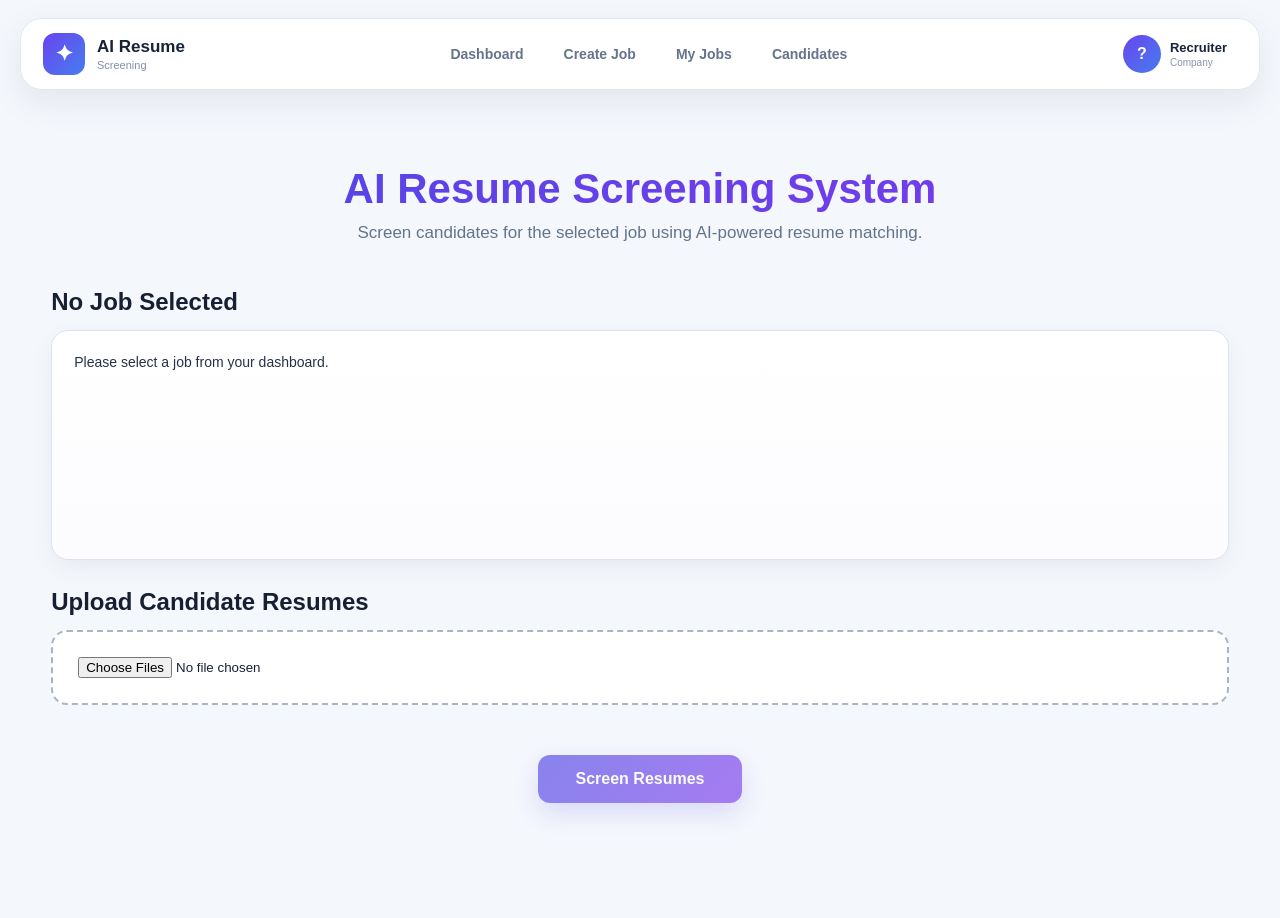
==== frontend/screening.html @ 8fb19568 "Initial commit" ====
<!DOCTYPE html>
<html lang="en">

<head>

    <meta charset="UTF-8">

    <meta
        name="viewport"
        content="width=device-width, initial-scale=1.0"
    >

    <title>Screen Candidates | AI Resume Screening</title>

    <link
        rel="stylesheet"
        href="style.css"
    >

</head>


<body>

    <!-- NAVBAR -->
    <nav class="screening-navbar">

        <div class="nav-brand">
            <div class="brand-icon">✦</div>

            <div>
                <div class="brand-name">AI Resume</div>
                <div class="brand-subtitle">Screening</div>
            </div>
        </div>

        <div class="nav-links">

            <a href="/dashboard.html">
                Dashboard
            </a>

            <a href="/create-job.html">
                Create Job
            </a>

            <a href="/jobs.html">
                My Jobs
            </a>

            <a href="/candidates.html">
                Candidates
            </a>

        </div>

        <div class="nav-profile">

           

            <a
                href="/profile.html"
                class="profile-link">

                <div
                    class="profile-avatar"
                    id="navProfileAvatar">
                    ?
                </div>

                <div class="profile-info">
                    <strong id="navProfileName">
                        Recruiter
                    </strong>

                    <span id="navCompanyName">
                        Company
                    </span>
                </div>

            </a>

        </div>

    </nav>


    <div class="container">

        <h1>AI Resume Screening System</h1>

    <p>
        Screen candidates for the selected job
        using AI-powered resume matching.
    </p>


    <!-- ========================================= -->
    <!-- SELECTED JOB -->
    <!-- ========================================= -->

    <div id="jobInformation">

        <h2 id="jobTitle">
            Loading Job...
        </h2>

        <p id="jobDescription">
            Loading job description...
        </p>

    </div>


    <!-- ========================================= -->
    <!-- UPLOAD RESUMES -->
    <!-- ========================================= -->

    <h2>
        Upload Candidate Resumes
    </h2>


    <input
        type="file"
        id="resumeFiles"
        accept=".pdf"
        multiple
    >


    <br>
    <br>


    <!-- ========================================= -->
    <!-- SCREEN BUTTON -->
    <!-- ========================================= -->

    <button
        id="screenButton"
    >
        Screen Resumes
    </button>


    <!-- ========================================= -->
    <!-- RESULTS -->
    <!-- ========================================= -->

    <div
        id="results"
        class="results-container"
    ></div>


</div>


<script src="screening.js"></script>

</body>

</html>
---- frontend/style.css ----
/* =====================================================
   GLOBAL
===================================================== */

* {
    box-sizing: border-box;
    margin: 0;
    padding: 0;
}

body {
    font-family: "Segoe UI", Arial, sans-serif;
    background: #f4f7fc;
    color: #172033;
    min-height: 100vh;
}

.container {
    width: 92%;
    max-width: 1400px;
    margin: 0 auto;
    padding: 40px 0 70px;
}


/* =====================================================
   HEADER
===================================================== */

h1 {
    text-align: center;
    font-size: 42px;
    font-weight: 800;
    margin-bottom: 10px;
    background: linear-gradient(
        90deg,
        #4f46e5,
        #7c3aed
    );
    background-clip: text;
    -webkit-background-clip: text;
    -webkit-text-fill-color: transparent;
}

.container > p {
    text-align: center;
    color: #64748b;
    font-size: 17px;
    margin-bottom: 45px;
}


/* =====================================================
   SECTION HEADINGS
===================================================== */

h2 {
    font-size: 24px;
    margin: 28px 0 14px;
    color: #172033;
}


/* =====================================================
   JOB DESCRIPTION
===================================================== */

#jobDescription {
    width: 100%;
    min-height: 230px;
    padding: 20px;

    border: 1px solid #d8deeb;
    border-radius: 16px;

    background: white;

    font-size: 15px;
    line-height: 1.6;

    resize: vertical;

    outline: none;

    transition:
        border-color 0.25s ease,
        box-shadow 0.25s ease;
}

#jobDescription:focus {
    border-color: #6366f1;

    box-shadow:
        0 0 0 4px rgba(99, 102, 241, 0.12);
}


/* =====================================================
   FILE UPLOAD
===================================================== */

#resumeFiles {
    width: 100%;
    padding: 25px;

    background: white;

    border: 2px dashed #aab4c7;
    border-radius: 16px;

    cursor: pointer;

    transition:
        border-color 0.25s ease,
        background 0.25s ease;
}

#resumeFiles:hover {
    border-color: #6366f1;
    background: #fafaff;
}


/* =====================================================
   SCREEN BUTTON
===================================================== */

#screenButton {
    display: block;

    margin: 32px auto;

    padding: 15px 38px;

    border: none;
    border-radius: 12px;

    background: linear-gradient(
        135deg,
        #4f46e5,
        #7c3aed
    );

    color: white;

    font-size: 16px;
    font-weight: 700;

    cursor: pointer;

    box-shadow:
        0 10px 25px rgba(79, 70, 229, 0.25);

    transition:
        transform 0.2s ease,
        box-shadow 0.2s ease,
        opacity 0.2s ease;
}

#screenButton:hover {
    transform: translateY(-2px);

    box-shadow:
        0 15px 30px rgba(79, 70, 229, 0.35);
}

#screenButton:active {
    transform: translateY(0);
}

#screenButton:disabled {
    opacity: 0.65;
    cursor: not-allowed;
}


/* =====================================================
   SCORE CARDS
===================================================== */

.score-cards {
    display: grid;

    grid-template-columns:
        repeat(4, 1fr);

    gap: 20px;

    margin: 35px 0 45px;
}

.score-card {
    background: white;

    border-radius: 18px;

    padding: 25px;

    display: flex;
    align-items: center;

    gap: 18px;

    box-shadow:
        0 10px 30px rgba(30, 41, 59, 0.08);

    border: 1px solid #edf0f6;

    transition:
        transform 0.25s ease,
        box-shadow 0.25s ease;
}

.score-card:hover {
    transform: translateY(-5px);

    box-shadow:
        0 18px 35px rgba(30, 41, 59, 0.13);
}

.score-icon {
    width: 58px;
    height: 58px;

    display: flex;
    align-items: center;
    justify-content: center;

    background: #f0efff;

    border-radius: 14px;

    font-size: 28px;
}

.score-card p {
    color: #64748b;
    font-size: 14px;
    margin-bottom: 5px;
}

.score-card h3 {
    font-size: 28px;
    color: #172033;
}


/* =====================================================
   RESULTS HEADER
===================================================== */

.results-container {
    margin-top: 20px;
}

.results-heading {
    font-size: 28px;

    margin-bottom: 20px;

    color: #172033;
}


/* =====================================================
   SEARCH + FILTER
===================================================== */

.results-toolbar {
    display: flex;

    gap: 15px;

    margin-bottom: 25px;
}

#candidateSearch,
#recommendationFilter {
    border: 1px solid #d8deeb;

    background: white;

    border-radius: 12px;

    padding: 13px 16px;

    font-size: 14px;

    outline: none;
}

#candidateSearch {
    flex: 1;
}

#candidateSearch:focus,
#recommendationFilter:focus {
    border-color: #6366f1;

    box-shadow:
        0 0 0 3px rgba(99, 102, 241, 0.1);
}


/* =====================================================
   CANDIDATE CARD
===================================================== */

.candidate-card {
    position: relative;

    background: white;

    border-radius: 20px;

    padding: 28px;

    margin-bottom: 22px;

    border: 1px solid #e8ecf4;

    box-shadow:
        0 10px 30px rgba(30, 41, 59, 0.07);

    overflow: hidden;

    animation:
        candidateFadeIn 0.6s ease forwards;

    opacity: 0;

    transition:
        transform 0.25s ease,
        box-shadow 0.25s ease;
}

.candidate-card:hover {
    transform: translateY(-4px);

    box-shadow:
        0 18px 40px rgba(30, 41, 59, 0.12);
}


/* =====================================================
   FADE IN ANIMATION
===================================================== */

@keyframes candidateFadeIn {

    from {
        opacity: 0;
        transform: translateY(25px);
    }

    to {
        opacity: 1;
        transform: translateY(0);
    }
}


/* =====================================================
   CANDIDATE HEADER
===================================================== */

.candidate-header {
    display: flex;

    justify-content: space-between;
    align-items: flex-start;

    gap: 20px;

    margin-bottom: 25px;
}

.candidate-rank {
    display: inline-flex;

    align-items: center;
    justify-content: center;

    width: 38px;
    height: 38px;

    border-radius: 50%;

    background: #eef2ff;

    color: #4f46e5;

    font-weight: 800;

    margin-bottom: 8px;
}

.candidate-header h3 {
    font-size: 22px;

    color: #172033;
}


/* =====================================================
   RECOMMENDATION BADGES
===================================================== */

.recommendation-badge {
    display: inline-flex;

    align-items: center;

    padding: 8px 15px;

    border-radius: 999px;

    font-size: 13px;

    font-weight: 700;

    white-space: nowrap;
}


/* GREEN */

.badge-recommended {
    color: #15803d;

    background: #dcfce7;

    border: 1px solid #bbf7d0;
}

.badge-recommended::before {
    content: "✓";
    margin-right: 6px;
}


/* YELLOW */

.badge-consider {
    color: #b45309;

    background: #fef3c7;

    border: 1px solid #fde68a;
}

.badge-consider::before {
    content: "●";
    margin-right: 6px;
}


/* RED */

.badge-low {
    color: #dc2626;

    background: #fee2e2;

    border: 1px solid #fecaca;
}

.badge-low::before {
    content: "!";
    margin-right: 6px;
}


/* =====================================================
   SCORE GRID
===================================================== */

.score-grid {
    display: grid;

    grid-template-columns:
        repeat(3, 1fr);

    gap: 15px;

    margin-bottom: 28px;
}

.candidate-score {
    padding: 18px;

    background: #f8fafc;

    border-radius: 14px;

    border: 1px solid #edf0f6;
}

.candidate-score span {
    display: block;

    color: #64748b;

    font-size: 13px;

    margin-bottom: 8px;
}

.candidate-score strong {
    display: block;

    font-size: 24px;

    color: #312e81;
}


/* =====================================================
   SCORE PROGRESS
===================================================== */

.score-progress {
    width: 100%;

    height: 8px;

    margin-top: 10px;

    background: #e8edf5;

    border-radius: 20px;

    overflow: hidden;
}

.score-progress-bar {
    height: 100%;

    border-radius: 20px;

    background: linear-gradient(
        90deg,
        #6366f1,
        #8b5cf6
    );

    width: 0;

    animation:
        progressAnimation 1s ease forwards;
}

@keyframes progressAnimation {

    from {
        width: 0;
    }

}


/* =====================================================
   SKILLS
===================================================== */

.skills-section {
    margin-top: 20px;
}

.skills-section h4 {
    font-size: 14px;

    color: #334155;

    margin-bottom: 12px;
}

.skills-list {
    display: flex;

    flex-wrap: wrap;

    gap: 8px;
}

.skill {
    display: inline-flex;

    align-items: center;

    padding: 7px 11px;

    border-radius: 8px;

    font-size: 12px;

    font-weight: 600;
}


/* MATCHED */

.skill.matched {
    color: #166534;

    background: #dcfce7;

    border: 1px solid #bbf7d0;
}

.skill.matched::before {
    content: "✓";

    margin-right: 5px;
}


/* MISSING */

.skill.missing {
    color: #b91c1c;

    background: #fee2e2;

    border: 1px solid #fecaca;
}

.skill.missing::before {
    content: "×";

    margin-right: 5px;
}


/* NONE */

.no-skills {
    color: #94a3b8;

    font-size: 13px;
}


/* =====================================================
   NO RESULTS
===================================================== */

.no-results {
    text-align: center;

    background: white;

    border-radius: 16px;

    padding: 40px;

    color: #64748b;

    border: 1px solid #e8ecf4;
}


/* =====================================================
   MOBILE RESPONSIVE
===================================================== */

@media (max-width: 1000px) {

    .score-cards {
        grid-template-columns:
            repeat(2, 1fr);
    }

}


@media (max-width: 700px) {

    .container {
        width: 94%;

        padding-top: 25px;
    }


    h1 {
        font-size: 30px;
    }


    .container > p {
        font-size: 14px;

        margin-bottom: 30px;
    }


    h2 {
        font-size: 20px;
    }


    .score-cards {
        grid-template-columns: 1fr;

        gap: 14px;
    }


    .score-card {
        padding: 20px;
    }


    .candidate-header {
        flex-direction: column;
    }


    .recommendation-badge {
        align-self: flex-start;
    }


    .score-grid {
        grid-template-columns: 1fr;
    }


    .results-toolbar {
        flex-direction: column;
    }


    #candidateSearch,
    #recommendationFilter {
        width: 100%;
    }


    .candidate-card {
        padding: 20px;
    }

}


@media (max-width: 450px) {

    h1 {
        font-size: 26px;
    }


    #screenButton {
        width: 100%;
    }


    #jobDescription {
        min-height: 200px;
    }


    .candidate-header h3 {
        font-size: 19px;
    }


    .candidate-score strong {
        font-size: 21px;
    }

}
/* =========================================
   PREMIUM JOB DESCRIPTION + UPLOAD SECTIONS
   ========================================= */

.section-block {
    margin-top: 32px;
}


/* ---------- SECTION HEADER ---------- */

.section-title {
    display: flex;
    align-items: center;
    gap: 14px;
    margin-bottom: 14px;
}

.section-icon {
    width: 46px;
    height: 46px;

    display: flex;
    align-items: center;
    justify-content: center;

    border-radius: 14px;

    background: linear-gradient(
        135deg,
        #eef2ff,
        #e9e3ff
    );

    font-size: 21px;

    box-shadow:
        0 8px 20px rgba(79, 70, 229, 0.12);

    border: 1px solid rgba(99, 102, 241, 0.12);
}

.section-title h2 {
    margin: 0;

    font-size: 21px;

    font-weight: 750;

    color: #182033;

    letter-spacing: -0.3px;
}

.section-title p {
    margin: 4px 0 0;

    font-size: 12px;

    color: #7b8498;
}


/* =========================================
   JOB DESCRIPTION
   ========================================= */

#jobDescription {
    width: 100%;

    min-height: 230px;

    box-sizing: border-box;

    padding: 20px 22px;

    border-radius: 17px;

    border: 1px solid #dce2ef;

    background:
        linear-gradient(
            180deg,
            #ffffff 0%,
            #fcfcff 100%
        );

    color: #263247;

    font-size: 14px;

    line-height: 1.65;

    outline: none;

    resize: vertical;

    box-shadow:
        0 8px 25px rgba(15, 23, 42, 0.055);

    transition:
        border-color 0.25s ease,
        box-shadow 0.25s ease,
        transform 0.25s ease;
}

#jobDescription::placeholder {
    color: #9aa3b5;
}

#jobDescription:hover {
    border-color: #c5cce0;

    box-shadow:
        0 10px 28px rgba(15, 23, 42, 0.07);
}

#jobDescription:focus {
    border-color: #6d5dfc;

    box-shadow:
        0 0 0 4px rgba(99, 102, 241, 0.10),
        0 12px 30px rgba(15, 23, 42, 0.08);

    transform: translateY(-1px);
}


/* =========================================
   RESUME UPLOAD
   ========================================= */

.resume-upload-box {
    position: relative;

    width: 100%;

    min-height: 205px;

    box-sizing: border-box;

    display: flex;

    flex-direction: column;

    align-items: center;

    justify-content: center;

    text-align: center;

    padding: 30px;

    border-radius: 18px;

    border: 2px dashed #c8cfdf;

    background:
        radial-gradient(
            circle at center,
            rgba(99, 102, 241, 0.035),
            transparent 65%
        ),
        #ffffff;

    cursor: pointer;

    overflow: hidden;

    transition:
        border-color 0.3s ease,
        background 0.3s ease,
        transform 0.3s ease,
        box-shadow 0.3s ease;
}


/* Decorative glow */

.resume-upload-box::before {
    content: "";

    position: absolute;

    width: 180px;
    height: 180px;

    border-radius: 50%;

    background:
        rgba(99, 102, 241, 0.06);

    top: -100px;
    right: -70px;

    pointer-events: none;
}

.resume-upload-box::after {
    content: "";

    position: absolute;

    width: 140px;
    height: 140px;

    border-radius: 50%;

    background:
        rgba(139, 92, 246, 0.045);

    bottom: -90px;
    left: -60px;

    pointer-events: none;
}


/* Hover */

.resume-upload-box:hover {
    border-color: #6658e8;

    background:
        radial-gradient(
            circle at center,
            rgba(99, 102, 241, 0.055),
            #ffffff 70%
        );

    transform: translateY(-3px);

    box-shadow:
        0 14px 35px rgba(79, 70, 229, 0.10);
}


/* =========================================
   UPLOAD ICON
   ========================================= */

.upload-symbol {
    width: 58px;
    height: 58px;

    display: flex;

    align-items: center;
    justify-content: center;

    margin-bottom: 12px;

    border-radius: 17px;

    background:
        linear-gradient(
            135deg,
            #eeeeff,
            #e7e1ff
        );

    color: #5846dc;

    font-size: 27px;

    font-weight: 800;

    border: 1px solid rgba(99, 102, 241, 0.12);

    box-shadow:
        0 8px 18px rgba(79, 70, 229, 0.12);

    transition:
        transform 0.3s ease,
        box-shadow 0.3s ease;
}

.resume-upload-box:hover .upload-symbol {
    transform:
        translateY(-5px)
        scale(1.04);

    box-shadow:
        0 12px 24px rgba(79, 70, 229, 0.18);
}


/* =========================================
   UPLOAD TEXT
   ========================================= */

.resume-upload-box h3 {
    margin: 0;

    color: #202a3d;

    font-size: 17px;

    font-weight: 750;
}

.resume-upload-box p {
    margin: 6px 0 15px;

    color: #7b8498;

    font-size: 12px;
}


/* =========================================
   CHOOSE FILE BUTTON
   ========================================= */

.upload-action {
    display: inline-flex;

    align-items: center;

    justify-content: center;

    padding: 9px 18px;

    border-radius: 10px;

    background:
        linear-gradient(
            135deg,
            #5b4ce8,
            #704ee8
        );

    color: white;

    font-size: 12px;

    font-weight: 700;

    box-shadow:
        0 7px 18px rgba(79, 70, 229, 0.20);

    transition:
        transform 0.2s ease,
        box-shadow 0.2s ease;
}

.resume-upload-box:hover .upload-action {
    transform: translateY(-2px);

    box-shadow:
        0 10px 23px rgba(79, 70, 229, 0.28);
}


/* =========================================
   FILE INFORMATION
   ========================================= */

.file-info {
    margin-top: 10px;

    color: #737d91;

    font-size: 11px;

    font-weight: 600;
}


/* =========================================
   MOBILE
   ========================================= */

@media (max-width: 768px) {

    .section-block {
        margin-top: 25px;
    }

    .section-icon {
        width: 42px;
        height: 42px;

        font-size: 19px;
    }

    .section-title h2 {
        font-size: 19px;
    }

    #jobDescription {
        min-height: 200px;

        padding: 16px;

        font-size: 13px;
    }

    .resume-upload-box {
        min-height: 190px;

        padding: 22px;
    }

    .upload-symbol {
        width: 52px;
        height: 52px;

        font-size: 24px;
    }

}
/* =========================================================
   SCREENING RESULT SECTION
   ========================================================= */

.results-section {
    margin-top: 45px;
    padding-bottom: 60px;
}


/* =========================================================
   RESULTS HEADING
   ========================================================= */

.results-heading {
    display: flex;
    align-items: flex-end;
    justify-content: space-between;
    gap: 20px;
    margin-bottom: 22px;
}


.section-label {
    display: inline-block;

    color: #6c45ed;

    font-size: 11px;
    font-weight: 800;

    letter-spacing: 1.8px;

    margin-bottom: 7px;
}


.results-heading h2 {
    margin: 0;

    color: #172033;

    font-size: 30px;
    font-weight: 800;
}


.results-heading p {
    margin: 7px 0 0;

    color: #6b7890;

    font-size: 14px;
}


.results-count {
    padding: 10px 16px;

    border-radius: 999px;

    background: rgba(108, 69, 237, 0.10);

    color: #6c45ed;

    font-size: 13px;
    font-weight: 800;

    white-space: nowrap;
}


/* =========================================================
   RESULTS CONTAINER
   ========================================================= */

.results-container {
    display: flex;

    flex-direction: column;

    gap: 18px;
}


/* =========================================================
   CANDIDATE CARD
   ========================================================= */

.candidate-card {
    position: relative;

    background: #ffffff;

    border: 1px solid #e1e7f1;

    border-radius: 24px;

    padding: 25px;

    box-shadow:
        0 12px 35px rgba(
            30,
            45,
            75,
            0.07
        );

    transition:
        transform 0.25s ease,
        box-shadow 0.25s ease,
        border-color 0.25s ease;

    overflow: hidden;
}


.candidate-card::before {
    content: "";

    position: absolute;

    left: 0;
    top: 0;
    bottom: 0;

    width: 4px;

    background:
        linear-gradient(
            180deg,
            #713bf1,
            #4384ef
        );
}


.candidate-card:hover {
    transform: translateY(-4px);

    border-color:
        rgba(
            108,
            69,
            237,
            0.28
        );

    box-shadow:
        0 18px 45px rgba(
            30,
            45,
            75,
            0.12
        );
}


/* =========================================================
   TOP AREA
   ========================================================= */

.candidate-top {
    display: flex;

    align-items: flex-start;

    justify-content: space-between;

    gap: 20px;

    margin-bottom: 23px;
}


.candidate-main {
    display: flex;

    align-items: center;

    gap: 15px;
}


.candidate-avatar {
    width: 54px;
    height: 54px;

    flex-shrink: 0;

    display: flex;

    align-items: center;
    justify-content: center;

    border-radius: 16px;

    background:
        linear-gradient(
            135deg,
            #713bf1,
            #4384ef
        );

    color: white;

    font-size: 20px;

    font-weight: 900;

    box-shadow:
        0 8px 20px rgba(
            108,
            69,
            237,
            0.25
        );
}


.candidate-name {
    margin: 0;

    color: #172033;

    font-size: 18px;

    font-weight: 800;
}


.candidate-rank {
    margin-top: 5px;

    color: #7a879d;

    font-size: 12px;

    font-weight: 600;
}


/* =========================================================
   STATUS BADGES
   ========================================================= */

.match-status {
    padding: 8px 13px;

    border-radius: 999px;

    font-size: 11px;

    font-weight: 800;

    white-space: nowrap;
}


.status-recommended {
    color: #10895a;

    background: #e7f8ef;
}


.status-consider {
    color: #a86d00;

    background: #fff4d8;
}


.status-low {
    color: #d13e4c;

    background: #ffeaed;
}


/* =========================================================
   SCORE GRID
   ========================================================= */

.score-grid {
    display: grid;

    grid-template-columns:
        repeat(
            3,
            minmax(
                0,
                1fr
            )
        );

    gap: 14px;

    margin-bottom: 20px;
}


.score-card {
    padding: 17px;

    background: #f8f9fd;

    border:
        1px solid #e6eaf2;

    border-radius: 17px;
}


.score-card-top {
    display: flex;

    align-items: center;

    justify-content: space-between;

    gap: 10px;
}


.score-title {
    color: #68758b;

    font-size: 12px;

    font-weight: 600;
}


.score-value {
    color: #172033;

    font-size: 21px;

    font-weight: 900;
}


/* =========================================================
   SCORE PROGRESS BAR
   ========================================================= */

.score-bar {
    width: 100%;

    height: 7px;

    margin-top: 11px;

    overflow: hidden;

    border-radius: 999px;

    background: #e4e8f0;
}


.score-progress {
    height: 100%;

    width: 0%;

    border-radius: inherit;

    background:
        linear-gradient(
            90deg,
            #713bf1,
            #4384ef
        );

    transition:
        width 0.8s ease;
}


/* =========================================================
   SKILLS
   ========================================================= */

.skills-grid {
    display: grid;

    grid-template-columns:
        repeat(
            2,
            minmax(
                0,
                1fr
            )
        );

    gap: 14px;
}


.skills-box {
    padding: 17px;

    border:
        1px solid #e5e9f1;

    border-radius: 17px;

    background: #fafbfe;
}


.skills-title {
    display: flex;

    align-items: center;

    gap: 7px;

    margin-bottom: 12px;

    font-size: 11px;

    font-weight: 800;

    letter-spacing: 0.8px;

    text-transform: uppercase;
}


.matched-title {
    color: #119261;
}


.missing-title {
    color: #d74755;
}


/* =========================================================
   SKILL CHIPS
   ========================================================= */

.skill-chips {
    display: flex;

    flex-wrap: wrap;

    gap: 7px;
}


.skill-chip {
    display: inline-flex;

    align-items: center;

    padding:
        6px 9px;

    border-radius: 8px;

    font-size: 11px;

    font-weight: 700;
}


.matched-chip {
    color: #11885a;

    background: #e7f8ef;

    border:
        1px solid #c8efdc;
}


.missing-chip {
    color: #d04452;

    background: #ffebee;

    border:
        1px solid #ffd1d7;
}


/* =========================================================
   EMPTY SKILLS
   ========================================================= */

.no-skills {
    color: #98a2b3;

    font-size: 12px;

    font-style: italic;
}


/* =========================================================
   DARK MODE
   ========================================================= */

body.dark-mode .candidate-card {
    background: #111522;

    border-color: #272d40;

    box-shadow:
        0 15px 45px
        rgba(
            0,
            0,
            0,
            0.28
        );
}


body.dark-mode .candidate-name,
body.dark-mode .score-value,
body.dark-mode .results-heading h2 {
    color: #f5f7ff;
}


body.dark-mode .score-card,
body.dark-mode .skills-box {
    background: #171b2a;

    border-color: #292f42;
}


body.dark-mode .score-bar {
    background: #292f42;
}


body.dark-mode .results-heading p,
body.dark-mode .candidate-rank,
body.dark-mode .score-title {
    color: #9ca7bb;
}


/* =========================================================
   RESPONSIVE
   ========================================================= */

@media (max-width: 800px) {

    .results-heading {
        align-items: flex-start;

        flex-direction: column;
    }


    .score-grid {
        grid-template-columns: 1fr;
    }


    .skills-grid {
        grid-template-columns: 1fr;
    }


    .candidate-top {
        flex-direction: column;
    }

}
/* =========================================================
   BEAUTIFUL AI SCREENING RESULT CARDS
   ========================================================= */

.results-header {
    display: flex;
    align-items: center;
    justify-content: space-between;
    margin: 35px 0 20px;
}

.results-label {
    display: inline-block;
    color: #7047e8;
    font-size: 11px;
    font-weight: 800;
    letter-spacing: 2px;
    margin-bottom: 6px;
}

.results-header h2 {
    margin: 0;
    color: #172033;
    font-size: 28px;
    font-weight: 800;
}

.results-header p {
    margin: 6px 0 0;
    color: #7d899d;
    font-size: 14px;
}

.results-count {
    padding: 10px 16px;
    border-radius: 999px;
    background: #eee9ff;
    color: #6840df;
    font-size: 12px;
    font-weight: 800;
}


/* =========================================================
   CANDIDATE CARD
   ========================================================= */

.candidate-card {
    position: relative;

    background: #ffffff;

    border: 1px solid #e1e6f0;

    border-radius: 22px;

    padding: 28px;

    margin-bottom: 22px;

    overflow: hidden;

    box-shadow:
        0 10px 35px rgba(32, 45, 75, 0.08);

    transition:
        transform 0.25s ease,
        box-shadow 0.25s ease,
        border-color 0.25s ease;
}

.candidate-card::before {
    content: "";

    position: absolute;

    left: 0;
    top: 0;
    bottom: 0;

    width: 5px;

    background:
        linear-gradient(
            180deg,
            #713bf1,
            #4285f4
        );
}

.candidate-card:hover {
    transform: translateY(-4px);

    border-color: #cfc4ff;

    box-shadow:
        0 18px 45px rgba(32, 45, 75, 0.13);
}


/* =========================================================
   CANDIDATE HEADER
   ========================================================= */

.candidate-header {
    display: flex;

    align-items: flex-start;

    justify-content: space-between;

    gap: 20px;

    margin-bottom: 24px;
}

.candidate-identity {
    display: flex;

    align-items: center;

    gap: 15px;
}

.candidate-avatar {
    width: 56px;
    height: 56px;

    flex-shrink: 0;

    display: flex;

    align-items: center;
    justify-content: center;

    border-radius: 17px;

    color: #ffffff;

    font-size: 20px;

    font-weight: 900;

    background:
        linear-gradient(
            135deg,
            #713bf1,
            #4285f4
        );

    box-shadow:
        0 8px 20px rgba(108, 63, 240, 0.25);
}

.candidate-rank {
    color: #7047e8;

    font-size: 10px;

    font-weight: 900;

    letter-spacing: 1.5px;

    margin-bottom: 4px;
}

.candidate-identity h3 {
    margin: 0;

    color: #172033;

    font-size: 19px;

    font-weight: 800;
}

.candidate-subtitle {
    margin: 4px 0 0;

    color: #8b96a8;

    font-size: 12px;
}


/* =========================================================
   RECOMMENDATION BADGE
   ========================================================= */

.recommendation-badge {
    padding: 8px 14px;

    border-radius: 999px;

    font-size: 11px;

    font-weight: 800;

    white-space: nowrap;
}

.badge-recommended {
    color: #087c4d;

    background: #e3f8ed;
}

.badge-consider {
    color: #a76a00;

    background: #fff3d6;
}

.badge-low {
    color: #c83d4d;

    background: #ffe9ec;
}


/* =========================================================
   SCORE GRID
   ========================================================= */

.candidate-score-grid {
    display: grid;

    grid-template-columns:
        repeat(3, 1fr);

    gap: 15px;

    margin-bottom: 20px;
}

.candidate-score {
    padding: 18px;

    border: 1px solid #e4e8f0;

    border-radius: 17px;

    background: #f9faff;
}

.overall-score-card {
    background:
        linear-gradient(
            135deg,
            #f5f0ff,
            #f8faff
        );

    border-color: #ddd3ff;
}

.score-icon {
    width: 35px;
    height: 35px;

    display: flex;

    align-items: center;
    justify-content: center;

    margin-bottom: 11px;

    border-radius: 10px;

    color: #6941df;

    background: #ece7ff;

    font-size: 16px;

    font-weight: 900;
}

.score-content {
    display: flex;

    align-items: center;

    justify-content: space-between;

    gap: 10px;
}

.score-content span {
    color: #68758a;

    font-size: 12px;

    font-weight: 600;
}

.score-content strong {
    color: #172033;

    font-size: 18px;

    font-weight: 900;
}


/* =========================================================
   SCORE PROGRESS
   ========================================================= */

.score-progress {
    width: 100%;

    height: 7px;

    margin-top: 13px;

    border-radius: 999px;

    background: #e3e7ef;

    overflow: hidden;
}

.score-progress-bar {
    height: 100%;

    border-radius: 999px;

    background:
        linear-gradient(
            90deg,
            #713bf1,
            #4285f4
        );

    transition: width 0.7s ease;
}


/* =========================================================
   SKILLS
   ========================================================= */

.skills-grid {
    display: grid;

    grid-template-columns:
        repeat(2, 1fr);

    gap: 15px;
}

.skills-section {
    padding: 18px;

    border-radius: 17px;

    border: 1px solid #e4e8f0;

    background: #fafbfe;
}

.matched-section {
    background: #f7fdf9;

    border-color: #ccebd9;
}

.missing-section {
    background: #fff9fa;

    border-color: #ffd4d9;
}

.skills-section-header {
    display: flex;

    align-items: center;

    gap: 10px;

    margin-bottom: 14px;
}

.skills-section-icon {
    width: 32px;
    height: 32px;

    display: flex;

    align-items: center;
    justify-content: center;

    border-radius: 9px;

    font-weight: 900;
}

.matched-icon {
    color: #07834e;

    background: #def6e8;
}

.missing-icon {
    color: #d23e4d;

    background: #ffe1e6;
}

.skills-section-header h4 {
    margin: 0;

    color: #263249;

    font-size: 13px;

    font-weight: 800;
}

.skills-section-header span {
    display: block;

    margin-top: 3px;

    color: #8b96a8;

    font-size: 10px;
}


/* =========================================================
   SKILL CHIPS
   ========================================================= */

.skills-list {
    display: flex;

    flex-wrap: wrap;

    gap: 7px;
}

.skill-chip {
    display: inline-flex;

    align-items: center;

    gap: 5px;

    padding: 7px 10px;

    border-radius: 9px;

    font-size: 11px;

    font-weight: 700;
}

.matched-chip {
    color: #087d4d;

    background: #e1f7ea;

    border: 1px solid #c7ecd7;
}

.missing-chip {
    color: #c33c4b;

    background: #ffe8eb;

    border: 1px solid #ffd0d5;
}

.no-skills {
    color: #929baa;

    font-size: 11px;

    font-style: italic;
}


/* =========================================================
   CARD FOOTER
   ========================================================= */

.candidate-footer {
    display: flex;

    align-items: center;

    justify-content: space-between;

    margin-top: 18px;

    padding-top: 15px;

    border-top: 1px solid #edf0f5;

    color: #8b96a8;

    font-size: 10px;

    font-weight: 600;
}


/* =========================================================
   EMPTY RESULTS
   ========================================================= */

.empty-results {
    text-align: center;

    padding: 60px 20px;

    background: #ffffff;

    border: 1px dashed #d8deea;

    border-radius: 22px;
}

.empty-icon {
    width: 55px;
    height: 55px;

    display: flex;

    align-items: center;
    justify-content: center;

    margin: 0 auto 15px;

    border-radius: 16px;

    background: #eee9ff;

    color: #7047e8;

    font-size: 24px;
}

.empty-results h3 {
    margin: 0;

    color: #172033;

    font-size: 20px;
}

.empty-results p {
    margin-top: 7px;

    color: #8b96a8;

    font-size: 13px;
}


/* =========================================================
   MOBILE
   ========================================================= */

@media (max-width: 850px) {

    .candidate-score-grid {
        grid-template-columns: 1fr;
    }

    .skills-grid {
        grid-template-columns: 1fr;
    }

    .candidate-header {
        flex-direction: column;
    }

    .recommendation-badge {
        align-self: flex-start;
    }

    .results-header {
        flex-direction: column;

        align-items: flex-start;

        gap: 12px;
    }
}
/* =====================================================
   SCREENING NAVBAR
   ===================================================== */

.screening-navbar {
    width: min(1240px, calc(100% - 40px));
    margin: 18px auto 35px;

    min-height: 72px;

    display: flex;
    align-items: center;
    justify-content: space-between;

    padding: 0 22px;

    background: rgba(255, 255, 255, 0.96);

    border: 1px solid #e2e7f2;
    border-radius: 22px;

    box-shadow:
        0 12px 35px rgba(31, 41, 55, 0.08);

    box-sizing: border-box;
}


/* BRAND */

.nav-brand {
    display: flex;
    align-items: center;
    gap: 12px;

    text-decoration: none;
}

.brand-icon {
    width: 42px;
    height: 42px;

    display: flex;
    align-items: center;
    justify-content: center;

    border-radius: 12px;

    background: linear-gradient(
        135deg,
        #6845ed,
        #477df0
    );

    color: white;

    font-size: 22px;
    font-weight: 700;
}

.brand-name {
    color: #182238;

    font-size: 17px;
    font-weight: 800;
}

.brand-subtitle {
    color: #8290a8;

    font-size: 11px;
    margin-top: 2px;
}


/* NAV LINKS */

.nav-links {
    display: flex;
    align-items: center;
    gap: 8px;
}

.nav-links a {
    padding: 11px 16px;

    border-radius: 12px;

    color: #66738c;

    text-decoration: none;

    font-size: 14px;
    font-weight: 600;

    transition: 0.2s ease;
}

.nav-links a:hover {
    color: #5d43df;

    background: #f0edff;
}


/* RIGHT SIDE */

.nav-profile {
    display: flex;
    align-items: center;
    gap: 12px;
}

.theme-btn {
    width: 42px;
    height: 42px;

    border-radius: 50%;

    border: 1px solid #e1e6ef;

    background: white;

    cursor: pointer;

    font-size: 18px;

    color: #536079;
}


/* PROFILE */

.profile-link {
    display: flex;
    align-items: center;
    gap: 9px;

    text-decoration: none;

    padding: 6px 10px;

    border-radius: 15px;

    transition: 0.2s ease;
}

.profile-link:hover {
    background: #f3f1ff;
}

.profile-avatar {
    width: 38px;
    height: 38px;

    border-radius: 50%;

    display: flex;
    align-items: center;
    justify-content: center;

    background: linear-gradient(
        135deg,
        #6845ed,
        #477df0
    );

    color: white;

    font-weight: 700;

    overflow: hidden;
}

.profile-avatar img {
    width: 100%;
    height: 100%;

    object-fit: cover;
}

.profile-info {
    display: flex;
    flex-direction: column;
}

.profile-info strong {
    color: #182238;

    font-size: 13px;
}

.profile-info span {
    color: #8994a8;

    font-size: 10px;

    margin-top: 2px;
}


/* MOBILE */

@media (max-width: 900px) {

    .screening-navbar {
        width: calc(100% - 24px);

        padding: 12px 15px;

        flex-wrap: wrap;

        gap: 12px;
    }

    .nav-links {
        order: 3;

        width: 100%;

        justify-content: center;

        overflow-x: auto;
    }

    .nav-profile {
        margin-left: auto;
    }

}

@media (max-width: 600px) {

    .profile-info {
        display: none;
    }

    .nav-links a {
        padding: 9px 10px;

        font-size: 12px;
    }

    .brand-name {
        font-size: 15px;
    }

}
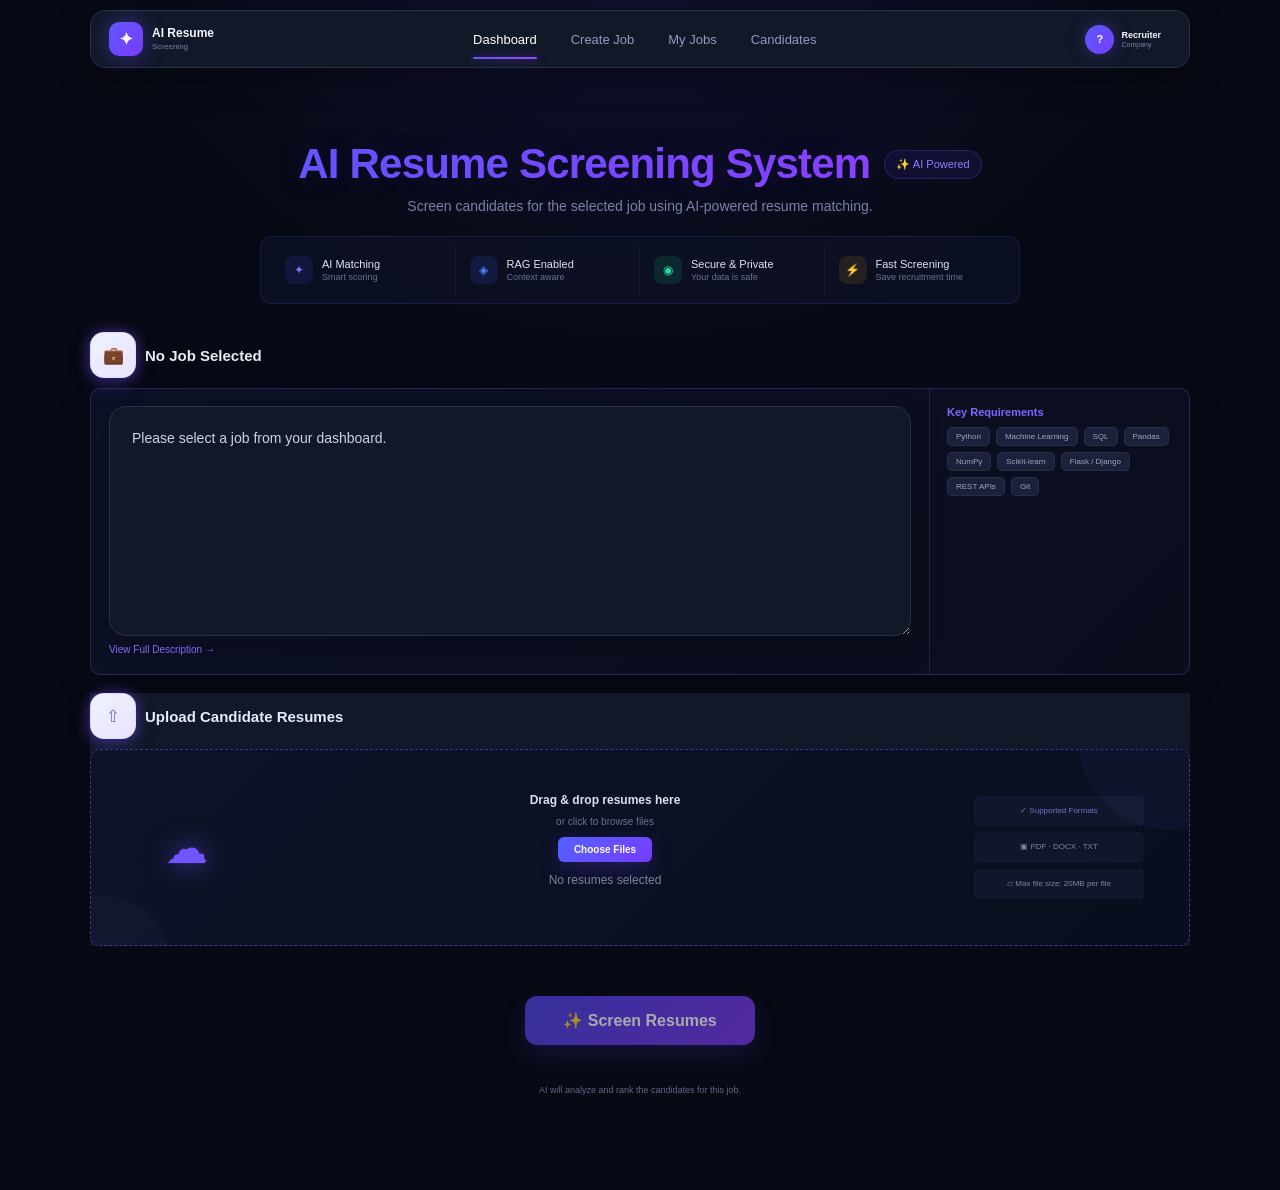
==== commit b3787b62: "Add personalized interview question generation" ====
--- a/frontend/screening.html
+++ b/frontend/screening.html
@@ -10,7 +10,7 @@
         content="width=device-width, initial-scale=1.0"
     >
 
-    <title>Screen Candidates | AI Resume Screening</title>
+    <title>AI Resume Screening</title>
 
     <link
         rel="stylesheet"
@@ -22,17 +22,30 @@
 
 <body>
 
-    <!-- NAVBAR -->
+    <!-- =====================================================
+         NAVBAR
+    ====================================================== -->
+
     <nav class="screening-navbar">
 
         <div class="nav-brand">
-            <div class="brand-icon">✦</div>
+
+            <div class="brand-icon">
+                ✦
+            </div>
 
             <div>
-                <div class="brand-name">AI Resume</div>
-                <div class="brand-subtitle">Screening</div>
-            </div>
+                <div class="brand-name">
+                    AI Resume
+                </div>
+
+                <div class="brand-subtitle">
+                    Screening
+                </div>
+            </div>
+
         </div>
+
 
         <div class="nav-links">
 
@@ -54,21 +67,23 @@
 
         </div>
 
+
         <div class="nav-profile">
-
-           
 
             <a
                 href="/profile.html"
-                class="profile-link">
+                class="profile-link"
+            >
 
                 <div
                     class="profile-avatar"
-                    id="navProfileAvatar">
+                    id="navProfileAvatar"
+                >
                     ?
                 </div>
 
                 <div class="profile-info">
+
                     <strong id="navProfileName">
                         Recruiter
                     </strong>
@@ -76,6 +91,7 @@
                     <span id="navCompanyName">
                         Company
                     </span>
+
                 </div>
 
             </a>
@@ -85,79 +101,339 @@
     </nav>
 
 
-    <div class="container">
-
-        <h1>AI Resume Screening System</h1>
-
-    <p>
-        Screen candidates for the selected job
-        using AI-powered resume matching.
-    </p>
-
-
-    <!-- ========================================= -->
-    <!-- SELECTED JOB -->
-    <!-- ========================================= -->
-
-    <div id="jobInformation">
-
-        <h2 id="jobTitle">
-            Loading Job...
-        </h2>
-
-        <p id="jobDescription">
-            Loading job description...
-        </p>
-
-    </div>
-
-
-    <!-- ========================================= -->
-    <!-- UPLOAD RESUMES -->
-    <!-- ========================================= -->
-
-    <h2>
-        Upload Candidate Resumes
-    </h2>
-
-
-    <input
-        type="file"
-        id="resumeFiles"
-        accept=".pdf"
-        multiple
-    >
-
-
-    <br>
-    <br>
-
-
-    <!-- ========================================= -->
-    <!-- SCREEN BUTTON -->
-    <!-- ========================================= -->
-
-    <button
-        id="screenButton"
-    >
-        Screen Resumes
-    </button>
-
-
-    <!-- ========================================= -->
-    <!-- RESULTS -->
-    <!-- ========================================= -->
-
-    <div
-        id="results"
-        class="results-container"
-    ></div>
-
-
-</div>
-
-
-<script src="screening.js"></script>
+    <!-- =====================================================
+         MAIN CONTAINER
+    ====================================================== -->
+
+    <main class="screening-container">
+
+
+        <!-- =================================================
+             HERO
+        ================================================== -->
+
+        <section class="screening-hero">
+
+            <div class="hero-title-row">
+
+                <h1>
+                    AI Resume Screening System
+                </h1>
+
+                <span class="ai-powered-badge">
+                    ✨ AI Powered
+                </span>
+
+            </div>
+
+            <p>
+                Screen candidates for the selected job
+                using AI-powered resume matching.
+            </p>
+
+        </section>
+
+
+        <!-- =================================================
+             FEATURE STRIP
+        ================================================== -->
+
+        <section class="screening-features">
+
+            <div class="feature-item">
+
+                <div class="feature-icon">
+                    ✦
+                </div>
+
+                <div>
+                    <strong>
+                        AI Matching
+                    </strong>
+
+                    <span>
+                        Smart scoring
+                    </span>
+                </div>
+
+            </div>
+
+
+            <div class="feature-item">
+
+                <div class="feature-icon">
+                    ◈
+                </div>
+
+                <div>
+                    <strong>
+                        RAG Enabled
+                    </strong>
+
+                    <span>
+                        Context aware
+                    </span>
+                </div>
+
+            </div>
+
+
+            <div class="feature-item">
+
+                <div class="feature-icon">
+                    ◉
+                </div>
+
+                <div>
+                    <strong>
+                        Secure & Private
+                    </strong>
+
+                    <span>
+                        Your data is safe
+                    </span>
+                </div>
+
+            </div>
+
+
+            <div class="feature-item">
+
+                <div class="feature-icon">
+                    ⚡
+                </div>
+
+                <div>
+                    <strong>
+                        Fast Screening
+                    </strong>
+
+                    <span>
+                        Save recruitment time
+                    </span>
+                </div>
+
+            </div>
+
+        </section>
+
+
+        <!-- =================================================
+             SELECTED JOB
+        ================================================== -->
+
+        <section class="job-section">
+
+            <div class="section-heading">
+
+                <span class="section-icon">
+                    💼
+                </span>
+
+                <h2 id="jobTitle">
+                    Loading Job...
+                </h2>
+
+            </div>
+
+
+            <div class="job-card">
+
+
+                <!-- JOB DESCRIPTION -->
+
+                <div class="job-description-area">
+
+                    <p id="jobDescription">
+                        Loading job description...
+                    </p>
+
+
+                    <button
+                        type="button"
+                        class="description-link"
+                    >
+                        View Full Description →
+                    </button>
+
+                </div>
+
+
+                <!-- KEY REQUIREMENTS -->
+
+                <div class="requirements-area">
+
+                    <h3>
+                        Key Requirements
+                    </h3>
+
+
+                    <div class="requirement-tags">
+
+                        <span>
+                            Python
+                        </span>
+
+                        <span>
+                            Machine Learning
+                        </span>
+
+                        <span>
+                            SQL
+                        </span>
+
+                        <span>
+                            Pandas
+                        </span>
+
+                        <span>
+                            NumPy
+                        </span>
+
+                        <span>
+                            Scikit-learn
+                        </span>
+
+                        <span>
+                            Flask / Django
+                        </span>
+
+                        <span>
+                            REST APIs
+                        </span>
+
+                        <span>
+                            Git
+                        </span>
+
+                    </div>
+
+                </div>
+
+            </div>
+
+        </section>
+
+
+        <!-- =================================================
+             UPLOAD RESUMES
+        ================================================== -->
+
+        <section class="upload-section">
+
+            <div class="section-heading">
+
+                <span class="section-icon">
+                    ⇧
+                </span>
+
+                <h2>
+                    Upload Candidate Resumes
+                </h2>
+
+            </div>
+
+
+            <div class="resume-upload-box">
+
+
+                <div class="upload-visual">
+
+                    <div class="upload-cloud">
+                        ☁
+                    </div>
+
+                </div>
+
+
+                <div class="upload-main">
+
+                    <strong>
+                        Drag & drop resumes here
+                    </strong>
+
+                    <span>
+                        or click to browse files
+                    </span>
+
+
+                    <label
+                        for="resumeFiles"
+                        class="choose-files-button"
+                    >
+                        Choose Files
+                    </label>
+
+
+                    <input
+                        type="file"
+                        id="resumeFiles"
+                        accept=".pdf"
+                        multiple
+                    >
+                    <p id="fileCount" class="upload-file-count">
+    No resumes selected
+</p>
+
+                </div>
+
+
+                <div class="upload-info">
+
+                    <div>
+                        ✓ Supported Formats
+                    </div>
+
+                    <div>
+                        ▣ PDF · DOCX · TXT
+                    </div>
+
+                    <div>
+                        ▱ Max file size: 20MB per file
+                    </div>
+
+                </div>
+
+            </div>
+
+        </section>
+
+
+        <!-- =================================================
+             SCREEN BUTTON
+        ================================================== -->
+
+        <div class="screen-action">
+
+            <button
+                id="screenButton"
+                class="screen-button"
+            >
+                ✨ Screen Resumes
+            </button>
+
+            <p>
+                AI will analyze and rank the candidates
+                for this job.
+            </p>
+
+        </div>
+
+
+        <!-- =================================================
+             RESULTS
+        ================================================== -->
+
+        <section
+            id="results"
+            class="results-container"
+        ></section>
+
+
+    </main>
+
+
+    <script src="screening.js"></script>
 
 </body>
 
--- a/frontend/style.css
+++ b/frontend/style.css
@@ -38,7 +38,9 @@
         #7c3aed
     );
     background-clip: text;
+    background-clip: text;
     -webkit-background-clip: text;
+    background-clip: text;
     -webkit-text-fill-color: transparent;
 }
 
@@ -2602,4 +2604,2556 @@
         font-size: 15px;
     }
 
+}
+/* =========================================================
+   AI ANALYSIS
+========================================================= */
+
+.ai-analysis-section {
+    margin-top: 24px;
+    padding: 22px;
+    border-radius: 16px;
+    background: #f8f9ff;
+    border: 1px solid #e2e5f5;
+}
+
+.ai-analysis-header {
+    margin-bottom: 16px;
+}
+
+.ai-analysis-header h4 {
+    margin: 0;
+    font-size: 20px;
+    font-weight: 700;
+}
+
+.ai-analysis-content {
+    line-height: 1.7;
+    font-size: 15px;
+    color: #374151;
+}
+
+.ai-analysis-content h5 {
+    margin: 18px 0 8px;
+    font-size: 16px;
+    font-weight: 700;
+}
+
+.ai-analysis-content h5:first-child {
+    margin-top: 0;
+}
+
+.ai-analysis-content strong {
+    font-weight: 700;
+}
+/* =========================================================
+   PREMIUM DARK THEME
+========================================================= */
+
+body {
+    background: #080b14;
+    color: #e5e7eb;
+}
+
+.ai-analysis-section,
+.candidate-card,
+.results-header,
+.job-description,
+.upload-section {
+    background: #111827;
+    border-color: #273244;
+}
+
+h1,
+h2,
+h3,
+h4,
+h5,
+strong {
+    color: #f9fafb;
+}
+
+p {
+    color: #9ca3af;
+}
+
+.ai-analysis-content {
+    color: #cbd5e1;
+}
+
+.ai-analysis-content h5 {
+    color: #f3f4f6;
+}
+
+.ai-analysis-section {
+    box-shadow: 0 10px 35px rgba(0, 0, 0, 0.25);
+}
+
+.ai-analysis-content strong {
+    color: #ffffff;
+}
+/* =========================================================
+   DARK THEME - MAIN PANELS
+========================================================= */
+
+nav,
+.navbar,
+header {
+    background: #111827 !important;
+    border-color: #273244 !important;
+}
+
+.job-description,
+.job-description-container {
+    background: #111827 !important;
+    color: #cbd5e1 !important;
+    border-color: #273244 !important;
+}
+
+.upload-section,
+.upload-container,
+.file-upload,
+input[type="file"] {
+    background: #111827 !important;
+    color: #cbd5e1 !important;
+    border-color: #39445a !important;
+}
+
+input[type="file"]::file-selector-button {
+    background: #6366f1;
+    color: white;
+    border: none;
+    padding: 8px 14px;
+    border-radius: 8px;
+    cursor: pointer;
+}
+
+input[type="file"]::file-selector-button:hover {
+    background: #7c3aed;
+}
+.job-description-box {
+    background: #111827 !important;
+    color: #cbd5e1 !important;
+    border: 1px solid #273244 !important;
+    box-shadow: 0 10px 30px rgba(0, 0, 0, 0.25);
+}
+
+.job-description-box p {
+    color: #cbd5e1 !important;
+}
+/* Job Description Dark Card */
+
+#jobDescription {
+    background: #111827 !important;
+    color: #cbd5e1 !important;
+    border: 1px solid #273244 !important;
+    box-shadow: 0 10px 30px rgba(0, 0, 0, 0.25);
+}
+/* =========================================================
+   AI RESUME SCREENING PAGE
+   PREMIUM DARK UI
+========================================================= */
+
+.screening-navbar {
+    width: min(860px, calc(100% - 40px));
+    height: 56px;
+    margin: 10px auto 0;
+
+    display: flex;
+    align-items: center;
+    justify-content: space-between;
+
+    padding: 0 14px;
+
+    background: rgba(8, 12, 28, 0.92);
+    border: 1px solid rgba(75, 78, 255, 0.35);
+    border-radius: 14px;
+
+    box-shadow:
+        0 0 25px rgba(50, 50, 255, 0.08),
+        inset 0 0 20px rgba(70, 70, 255, 0.025);
+
+    backdrop-filter: blur(14px);
+}
+
+
+/* =========================================================
+   BRAND
+========================================================= */
+
+.nav-brand {
+    display: flex;
+    align-items: center;
+    gap: 9px;
+}
+
+.brand-icon {
+    width: 30px;
+    height: 30px;
+
+    display: flex;
+    align-items: center;
+    justify-content: center;
+
+    border-radius: 8px;
+
+    background: linear-gradient(
+        135deg,
+        #6655ff,
+        #9b3cff
+    );
+
+    color: white;
+    font-size: 17px;
+
+    box-shadow:
+        0 0 18px rgba(100, 70, 255, 0.45);
+}
+
+.brand-name {
+    color: #f4f4ff;
+    font-size: 12px;
+    font-weight: 600;
+    line-height: 14px;
+}
+
+.brand-subtitle {
+    color: #a7a9c5;
+    font-size: 8px;
+    line-height: 10px;
+}
+
+
+/* =========================================================
+   NAV LINKS
+========================================================= */
+
+.nav-links {
+    display: flex;
+    align-items: center;
+    gap: 28px;
+}
+
+.nav-links a {
+    position: relative;
+
+    color: #c8c9dc;
+    text-decoration: none;
+
+    font-size: 10px;
+    font-weight: 500;
+
+    padding: 19px 0;
+
+    transition: 0.25s ease;
+}
+
+.nav-links a:hover {
+    color: #ffffff;
+}
+
+.nav-links a:first-child {
+    color: #ffffff;
+}
+
+.nav-links a:first-child::after {
+    content: "";
+
+    position: absolute;
+
+    left: 0;
+    right: 0;
+    bottom: 7px;
+
+    height: 2px;
+
+    background: linear-gradient(
+        90deg,
+        #6655ff,
+        #9b45ff
+    );
+
+    border-radius: 10px;
+
+    box-shadow:
+        0 0 10px rgba(105, 70, 255, 0.7);
+}
+
+
+/* =========================================================
+   PROFILE
+========================================================= */
+
+.nav-profile {
+    display: flex;
+    align-items: center;
+}
+
+.profile-link {
+    display: flex;
+    align-items: center;
+    gap: 7px;
+
+    text-decoration: none;
+}
+
+.profile-avatar {
+    width: 29px;
+    height: 29px;
+
+    display: flex;
+    align-items: center;
+    justify-content: center;
+
+    border-radius: 50%;
+
+    background: linear-gradient(
+        135deg,
+        #4e39df,
+        #714cff
+    );
+
+    color: white;
+    font-size: 11px;
+    font-weight: 600;
+}
+
+.profile-info {
+    display: flex;
+    flex-direction: column;
+}
+
+.profile-info strong {
+    color: #eeeeff;
+    font-size: 9px;
+    font-weight: 600;
+}
+
+.profile-info span {
+    color: #898ba7;
+    font-size: 7px;
+    margin-top: 1px;
+}
+
+
+/* =========================================================
+   MAIN CONTAINER
+========================================================= */
+
+.screening-container {
+    width: min(824px, calc(100% - 40px));
+    margin: 0 auto;
+
+    padding: 18px 0 45px;
+}
+
+
+/* =========================================================
+   HERO
+========================================================= */
+
+.screening-hero {
+    text-align: center;
+    padding: 5px 0 14px;
+}
+
+.hero-title-row {
+    display: flex;
+    justify-content: center;
+    align-items: center;
+    gap: 10px;
+}
+
+.screening-hero h1 {
+    margin: 0;
+
+    font-size: 27px;
+    font-weight: 700;
+
+    letter-spacing: -0.8px;
+
+    background: linear-gradient(
+        90deg,
+        #5365ff,
+        #a23cff
+    );
+
+    background-clip: text;
+    -webkit-background-clip: text;
+    background-clip: text;
+    -webkit-text-fill-color: transparent;
+}
+
+.screening-hero p {
+    margin: 5px 0 0;
+
+    color: #a4a6bd;
+
+    font-size: 11px;
+}
+
+.ai-powered-badge {
+    padding: 5px 9px;
+
+    border-radius: 20px;
+
+    color: #8175ff;
+
+    font-size: 8px;
+    font-weight: 500;
+
+    background: rgba(79, 64, 205, 0.13);
+
+    border: 1px solid rgba(102, 83, 255, 0.2);
+}
+
+
+/* =========================================================
+   FEATURES
+========================================================= */
+
+.screening-features {
+    display: grid;
+    grid-template-columns: repeat(4, 1fr);
+
+    margin: 4px auto 15px;
+
+    padding: 8px 10px;
+
+    background: rgba(13, 17, 37, 0.8);
+
+    border: 1px solid rgba(81, 86, 153, 0.25);
+
+    border-radius: 10px;
+}
+
+.feature-item {
+    display: flex;
+    align-items: center;
+    gap: 8px;
+
+    padding: 2px 12px;
+
+    border-right: 1px solid rgba(100, 100, 150, 0.12);
+}
+
+.feature-item:last-child {
+    border-right: none;
+}
+
+.feature-icon {
+    width: 25px;
+    height: 25px;
+
+    display: flex;
+    align-items: center;
+    justify-content: center;
+
+    border-radius: 7px;
+
+    background: rgba(75, 63, 200, 0.18);
+
+    color: #7567ff;
+
+    font-size: 12px;
+}
+
+.feature-item:nth-child(2) .feature-icon {
+    color: #4e83ff;
+    background: rgba(55, 90, 210, 0.16);
+}
+
+.feature-item:nth-child(3) .feature-icon {
+    color: #27dba0;
+    background: rgba(20, 190, 130, 0.14);
+}
+
+.feature-item:nth-child(4) .feature-icon {
+    color: #e4bd43;
+    background: rgba(190, 150, 30, 0.13);
+}
+
+.feature-item strong {
+    display: block;
+
+    color: #e2e3f2;
+
+    font-size: 9px;
+    font-weight: 500;
+}
+
+.feature-item span {
+    display: block;
+
+    color: #81849f;
+
+    font-size: 8px;
+
+    margin-top: 2px;
+}
+
+
+/* =========================================================
+   SECTION HEADINGS
+========================================================= */
+
+.section-heading {
+    display: flex;
+    align-items: center;
+    gap: 8px;
+
+    margin-bottom: 7px;
+}
+
+.section-heading h2 {
+    margin: 0;
+
+    color: #e5e6f2;
+
+    font-size: 13px;
+    font-weight: 600;
+}
+
+.section-icon {
+    color: #a25aff;
+
+    font-size: 15px;
+}
+
+
+/* =========================================================
+   JOB CARD
+========================================================= */
+
+.job-section {
+    margin-bottom: 13px;
+}
+
+.job-card {
+    display: grid;
+    grid-template-columns: 1fr 235px;
+
+    min-height: 105px;
+
+    overflow: hidden;
+
+    background:
+        linear-gradient(
+            135deg,
+            rgba(15, 20, 43, 0.96),
+            rgba(10, 14, 31, 0.95)
+        );
+
+    border: 1px solid rgba(91, 95, 190, 0.38);
+
+    border-radius: 9px;
+
+    box-shadow:
+        0 8px 25px rgba(0, 0, 0, 0.15);
+}
+
+.job-description-area {
+    padding: 13px 13px 11px;
+}
+
+.job-description-area p {
+    margin: 0;
+
+    color: #c4c6d7;
+
+    font-size: 9px;
+    line-height: 1.75;
+}
+
+.description-link {
+    margin-top: 6px;
+
+    padding: 0;
+
+    background: none;
+    border: none;
+
+    color: #8172ff;
+
+    font-size: 8px;
+
+    cursor: pointer;
+}
+
+.requirements-area {
+    padding: 12px 12px;
+
+    border-left: 1px solid rgba(91, 95, 190, 0.25);
+}
+
+.requirements-area h3 {
+    margin: 0 0 8px;
+
+    color: #7d72ff;
+
+    font-size: 10px;
+    font-weight: 600;
+}
+
+.requirement-tags {
+    display: flex;
+    flex-wrap: wrap;
+    gap: 5px;
+}
+
+.requirement-tags span {
+    padding: 4px 7px;
+
+    border-radius: 5px;
+
+    color: #afb1c8;
+
+    background: rgba(47, 53, 87, 0.55);
+
+    border: 1px solid rgba(91, 96, 150, 0.18);
+
+    font-size: 7px;
+}
+
+
+/* =========================================================
+   UPLOAD SECTION
+========================================================= */
+
+.upload-section {
+    margin-top: 4px;
+}
+
+.resume-upload-box {
+    min-height: 100px;
+
+    display: grid;
+    grid-template-columns: 160px 1fr 180px;
+
+    align-items: center;
+
+    overflow: hidden;
+
+    border: 1px dashed rgba(105, 91, 255, 0.65);
+
+    border-radius: 9px;
+
+    background:
+        radial-gradient(
+            circle at 25% 50%,
+            rgba(70, 60, 190, 0.08),
+            transparent 35%
+        ),
+        rgba(12, 16, 36, 0.82);
+}
+
+.upload-visual {
+    display: flex;
+    align-items: center;
+    justify-content: center;
+}
+
+.upload-cloud {
+    font-size: 48px;
+
+    color: #6655ff;
+
+    filter:
+        drop-shadow(
+            0 0 12px
+            rgba(90, 70, 255, 0.45)
+        );
+}
+
+.upload-main {
+    display: flex;
+    flex-direction: column;
+    align-items: flex-start;
+
+    padding: 10px;
+}
+
+.upload-main strong {
+    color: #d9daea;
+
+    font-size: 10px;
+    font-weight: 600;
+}
+
+.upload-main span {
+    margin-top: 4px;
+
+    color: #888ba5;
+
+    font-size: 9px;
+}
+
+.choose-files-button {
+    display: inline-flex;
+
+    margin-top: 9px;
+
+    padding: 7px 17px;
+
+    border-radius: 5px;
+
+    background: linear-gradient(
+        135deg,
+        #4b5fff,
+        #743aff
+    );
+
+    color: white;
+
+    font-size: 8px;
+    font-weight: 600;
+
+    cursor: pointer;
+
+    box-shadow:
+        0 4px 12px rgba(76, 65, 255, 0.25);
+}
+
+#resumeFiles {
+    display: none;
+}
+
+.upload-info {
+    padding: 10px 15px;
+
+    color: #8588a5;
+
+    font-size: 7px;
+    line-height: 2.3;
+}
+
+.upload-info div:first-child {
+    color: #7770c8;
+}
+
+
+/* =========================================================
+   SCREEN BUTTON
+========================================================= */
+
+.screen-action {
+    display: flex;
+    flex-direction: column;
+    align-items: center;
+
+    margin-top: 15px;
+}
+
+.screen-button {
+    min-width: 178px;
+
+    padding: 10px 23px;
+
+    border: none;
+    border-radius: 9px;
+
+    background: linear-gradient(
+        135deg,
+        #7440ff,
+        #493aff
+    );
+
+    color: white;
+
+    font-size: 11px;
+    font-weight: 600;
+
+    cursor: pointer;
+
+    box-shadow:
+        0 8px 22px rgba(76, 55, 255, 0.28);
+
+    transition:
+        transform 0.2s ease,
+        box-shadow 0.2s ease;
+}
+
+.screen-button:hover {
+    transform: translateY(-1px);
+
+    box-shadow:
+        0 10px 28px rgba(76, 55, 255, 0.4);
+}
+
+.screen-button:disabled {
+    opacity: 0.7;
+    cursor: wait;
+}
+
+.screen-action p {
+    margin: 7px 0 0;
+
+    color: #777a96;
+
+    font-size: 7px;
+}
+
+
+/* =========================================================
+   RESULTS
+========================================================= */
+
+.results-container {
+    margin-top: 25px;
+}
+
+
+/* =========================================================
+   RESPONSIVE
+========================================================= */
+
+@media (max-width: 800px) {
+
+    .screening-navbar {
+        width: calc(100% - 20px);
+    }
+
+    .nav-links {
+        gap: 12px;
+    }
+
+    .screening-container {
+        width: calc(100% - 24px);
+    }
+
+    .screening-features {
+        grid-template-columns: repeat(2, 1fr);
+    }
+
+    .feature-item:nth-child(2) {
+        border-right: none;
+    }
+
+    .feature-item:nth-child(3),
+    .feature-item:nth-child(4) {
+        margin-top: 6px;
+    }
+
+    .job-card {
+        grid-template-columns: 1fr;
+    }
+
+    .requirements-area {
+        border-left: none;
+        border-top: 1px solid rgba(91, 95, 190, 0.25);
+    }
+
+    .resume-upload-box {
+        grid-template-columns: 1fr;
+        padding: 15px;
+    }
+
+    .upload-visual {
+        display: none;
+    }
+
+    .upload-main {
+        align-items: center;
+    }
+
+    .upload-info {
+        text-align: center;
+    }
+}
+
+
+@media (max-width: 600px) {
+
+    .profile-info {
+        display: none;
+    }
+
+    .nav-links a {
+        font-size: 8px;
+    }
+
+    .screening-hero h1 {
+        font-size: 21px;
+    }
+
+    .hero-title-row {
+        flex-wrap: wrap;
+    }
+
+    .screening-features {
+        grid-template-columns: 1fr;
+    }
+
+    .feature-item {
+        border-right: none;
+        padding: 6px 10px;
+    }
+}
+/* =========================================================
+   SCREENING PAGE — DARK AI THEME
+========================================================= */
+
+body {
+    background:
+        radial-gradient(
+            circle at 50% -20%,
+            rgba(91, 67, 255, 0.16),
+            transparent 38%
+        ),
+        #070914;
+
+    color: #f4f6ff;
+}
+
+
+/* =========================================================
+   MAIN SCREENING CONTAINER
+========================================================= */
+
+.screening-container {
+    width: min(1100px, 92%);
+    margin: 0 auto;
+    padding: 30px 0 60px;
+}
+
+
+/* =========================================================
+   NAVBAR
+========================================================= */
+
+.screening-navbar {
+    width: min(1100px, 92%);
+    margin: 10px auto 0;
+
+    min-height: 58px;
+    padding: 0 18px;
+
+    display: flex;
+    align-items: center;
+    justify-content: space-between;
+
+    background: rgba(13, 18, 35, 0.82);
+
+    border: 1px solid rgba(111, 87, 255, 0.25);
+
+    border-radius: 15px;
+
+    box-shadow:
+        0 10px 35px rgba(0, 0, 0, 0.28),
+        inset 0 1px rgba(255, 255, 255, 0.025);
+
+    backdrop-filter: blur(16px);
+}
+
+
+/* =========================================================
+   BRAND
+========================================================= */
+
+.brand-icon {
+    width: 34px;
+    height: 34px;
+
+    display: flex;
+    align-items: center;
+    justify-content: center;
+
+    border-radius: 10px;
+
+    background:
+        linear-gradient(
+            135deg,
+            #6255ff,
+            #783cff
+        );
+
+    color: white;
+
+    box-shadow:
+        0 0 22px rgba(105, 76, 255, 0.45);
+}
+
+.brand-name {
+    color: #f5f6ff;
+}
+
+.brand-subtitle {
+    color: #7882a5;
+}
+
+
+/* =========================================================
+   NAV LINKS
+========================================================= */
+
+.nav-links {
+    display: flex;
+    align-items: center;
+    gap: 34px;
+}
+
+.nav-links a {
+    color: #929bbd;
+    text-decoration: none;
+
+    font-size: 13px;
+    font-weight: 500;
+
+    transition: 0.25s ease;
+}
+
+.nav-links a:hover {
+    color: #ffffff;
+
+    text-shadow:
+        0 0 12px rgba(116, 88, 255, 0.7);
+}
+
+
+/* =========================================================
+   PROFILE
+========================================================= */
+
+.profile-avatar {
+    background:
+        linear-gradient(
+            135deg,
+            #5b57ff,
+            #7441ff
+        );
+
+    color: white;
+
+    box-shadow:
+        0 0 18px rgba(103, 74, 255, 0.35);
+}
+
+.profile-info strong {
+    color: #f5f6ff;
+}
+
+.profile-info span {
+    color: #7781a5;
+}
+
+
+/* =========================================================
+   HERO
+========================================================= */
+
+.screening-hero {
+    text-align: center;
+
+    padding: 42px 0 22px;
+}
+
+.hero-title-row {
+    display: flex;
+    justify-content: center;
+    align-items: center;
+
+    gap: 14px;
+}
+
+.screening-hero h1 {
+    margin: 0;
+
+    font-size: clamp(30px, 4vw, 42px);
+
+    font-weight: 800;
+
+    background:
+        linear-gradient(
+            90deg,
+            #6655ff,
+            #8b42ff
+        );
+
+    -webkit-background-clip: text;
+    background-clip: text;
+    -webkit-text-fill-color: transparent;
+
+    text-shadow:
+        0 0 35px rgba(102, 75, 255, 0.15);
+}
+
+.screening-hero p {
+    margin-top: 10px;
+
+    color: #7983a7;
+
+    font-size: 14px;
+}
+
+.ai-powered-badge {
+    padding: 7px 11px;
+
+    border-radius: 999px;
+
+    color: #927cff;
+
+    background: rgba(91, 70, 255, 0.10);
+
+    border: 1px solid rgba(107, 81, 255, 0.25);
+
+    font-size: 11px;
+}
+
+
+/* =========================================================
+   FEATURE STRIP
+========================================================= */
+
+.screening-features {
+    display: grid;
+
+    grid-template-columns:
+        repeat(4, 1fr);
+
+    gap: 0;
+
+    margin: 0 auto 28px;
+
+    max-width: 760px;
+
+    background: rgba(13, 18, 36, 0.72);
+
+    border: 1px solid rgba(89, 79, 190, 0.20);
+
+    border-radius: 12px;
+
+    overflow: hidden;
+}
+
+.feature-item {
+    display: flex;
+
+    align-items: center;
+
+    gap: 9px;
+
+    padding: 11px 14px;
+
+    border-right:
+        1px solid rgba(255, 255, 255, 0.05);
+}
+
+.feature-item:last-child {
+    border-right: none;
+}
+
+.feature-icon {
+    width: 28px;
+    height: 28px;
+
+    flex-shrink: 0;
+
+    display: flex;
+    align-items: center;
+    justify-content: center;
+
+    border-radius: 8px;
+
+    background: rgba(91, 67, 255, 0.12);
+
+    color: #8171ff;
+}
+
+.feature-item strong {
+    display: block;
+
+    color: #dfe3f5;
+
+    font-size: 11px;
+}
+
+.feature-item span {
+    display: block;
+
+    margin-top: 2px;
+
+    color: #68718f;
+
+    font-size: 9px;
+}
+
+
+/* =========================================================
+   SECTION HEADINGS
+========================================================= */
+
+.section-heading {
+    display: flex;
+    align-items: center;
+
+    gap: 9px;
+
+    margin-bottom: 10px;
+}
+
+.section-heading h2 {
+    margin: 0;
+
+    color: #e8ebf8;
+
+    font-size: 15px;
+
+    font-weight: 700;
+}
+
+.section-icon {
+    color: #805cff;
+
+    font-size: 17px;
+
+    filter:
+        drop-shadow(
+            0 0 7px
+            rgba(123, 82, 255, 0.5)
+        );
+}
+
+
+/* =========================================================
+   JOB SECTION
+========================================================= */
+
+.job-section {
+    margin-top: 8px;
+}
+
+.job-card {
+    display: grid;
+
+    grid-template-columns:
+        minmax(0, 1fr) 260px;
+
+    min-height: 125px;
+
+    background:
+        linear-gradient(
+            135deg,
+            rgba(13, 18, 38, 0.95),
+            rgba(10, 14, 29, 0.95)
+        );
+
+    border: 1px solid rgba(91, 82, 195, 0.35);
+
+    border-radius: 10px;
+
+    overflow: hidden;
+
+    box-shadow:
+        0 12px 35px rgba(0, 0, 0, 0.18);
+}
+
+.job-description-area {
+    padding: 17px 18px;
+}
+
+.job-description-area p {
+    margin: 0;
+
+    color: #aab1ca;
+
+    font-size: 11px;
+
+    line-height: 1.7;
+
+    display: -webkit-box;
+    line-clamp: 5;
+    -webkit-line-clamp: 5;
+    -webkit-box-orient: vertical;
+    overflow: hidden;
+}
+
+.description-link {
+    margin-top: 8px;
+
+    padding: 0;
+
+    border: none;
+
+    background: transparent;
+
+    color: #8269ff;
+
+    font-size: 10px;
+
+    cursor: pointer;
+}
+
+.requirements-area {
+    padding: 17px;
+
+    border-left:
+        1px solid rgba(91, 82, 195, 0.25);
+}
+
+.requirements-area h3 {
+    margin: 0 0 9px;
+
+    color: #8066ff;
+
+    font-size: 11px;
+}
+
+.requirement-tags {
+    display: flex;
+
+    flex-wrap: wrap;
+
+    gap: 6px;
+}
+
+.requirement-tags span {
+    padding: 4px 8px;
+
+    border-radius: 5px;
+
+    background: rgba(43, 50, 80, 0.55);
+
+    border: 1px solid rgba(104, 112, 164, 0.16);
+
+    color: #9ca5c5;
+
+    font-size: 8px;
+}
+
+
+/* =========================================================
+   UPLOAD SECTION
+========================================================= */
+
+.upload-section {
+    margin-top: 18px;
+}
+
+.resume-upload-box {
+    min-height: 100px;
+
+    display: grid;
+
+    grid-template-columns:
+        130px minmax(0, 1fr) 200px;
+
+    align-items: center;
+
+    background:
+        linear-gradient(
+            135deg,
+            rgba(14, 19, 40, 0.90),
+            rgba(9, 14, 29, 0.95)
+        );
+
+    border: 1px dashed
+        rgba(106, 83, 255, 0.55);
+
+    border-radius: 10px;
+
+    transition: 0.25s ease;
+}
+
+.resume-upload-box:hover {
+    border-color: #765dff;
+
+    background:
+        linear-gradient(
+            135deg,
+            rgba(20, 24, 51, 0.95),
+            rgba(10, 15, 32, 0.98)
+        );
+
+    box-shadow:
+        0 0 30px
+        rgba(100, 73, 255, 0.08);
+}
+
+
+/* =========================================================
+   UPLOAD ICON
+========================================================= */
+
+.upload-visual {
+    display: flex;
+    justify-content: center;
+}
+
+.upload-cloud {
+    font-size: 43px;
+
+    color: #7055ff;
+
+    filter:
+        drop-shadow(
+            0 0 13px
+            rgba(107, 74, 255, 0.65)
+        );
+}
+
+
+/* =========================================================
+   UPLOAD CENTER
+========================================================= */
+
+.upload-main {
+    display: flex;
+
+    flex-direction: column;
+
+    align-items: center;
+
+    gap: 5px;
+}
+
+.upload-main strong {
+    color: #dce1f4;
+
+    font-size: 12px;
+}
+
+.upload-main span {
+    color: #69728f;
+
+    font-size: 10px;
+}
+
+.choose-files-button {
+    margin-top: 5px;
+
+    padding: 7px 16px;
+
+    border-radius: 6px;
+
+    background:
+        linear-gradient(
+            135deg,
+            #5262ff,
+            #773cff
+        );
+
+    color: white;
+
+    font-size: 10px;
+
+    cursor: pointer;
+
+    box-shadow:
+        0 7px 20px
+        rgba(96, 65, 255, 0.25);
+}
+
+#resumeFiles {
+    display: none;
+}
+
+
+/* =========================================================
+   UPLOAD INFO
+========================================================= */
+
+.upload-info {
+    padding-right: 15px;
+}
+
+.upload-info div {
+    margin: 6px 0;
+
+    padding: 6px 8px;
+
+    border-radius: 5px;
+
+    background: rgba(25, 31, 58, 0.48);
+
+    color: #7d86a5;
+
+    font-size: 8px;
+}
+
+
+/* =========================================================
+   SCREEN ACTION
+========================================================= */
+
+.screen-action {
+    display: flex;
+
+    flex-direction: column;
+
+    align-items: center;
+
+    margin-top: 18px;
+}
+
+.screen-button {
+    min-width: 180px;
+
+    padding: 11px 25px;
+
+    border: none;
+
+    border-radius: 8px;
+
+    background:
+        linear-gradient(
+            135deg,
+            #5b4cff,
+            #823cff
+        );
+
+    color: white;
+
+    font-size: 12px;
+
+    font-weight: 700;
+
+    cursor: pointer;
+
+    box-shadow:
+        0 10px 28px
+        rgba(100, 63, 255, 0.30);
+
+    transition: 0.25s ease;
+}
+
+.screen-button:hover {
+    transform: translateY(-2px);
+
+    box-shadow:
+        0 14px 35px
+        rgba(100, 63, 255, 0.45);
+}
+
+.screen-button:disabled {
+    opacity: 0.65;
+
+    cursor: not-allowed;
+
+    transform: none;
+}
+
+.screen-action p {
+    margin-top: 8px;
+
+    color: #5f6887;
+
+    font-size: 9px;
+}
+
+
+/* =========================================================
+   RESPONSIVE
+========================================================= */
+
+@media (max-width: 800px) {
+
+    .nav-links {
+        display: none;
+    }
+
+    .screening-features {
+        grid-template-columns:
+            repeat(2, 1fr);
+    }
+
+    .job-card {
+        grid-template-columns: 1fr;
+    }
+
+    .requirements-area {
+        border-left: none;
+
+        border-top:
+            1px solid rgba(91, 82, 195, 0.25);
+    }
+
+    .resume-upload-box {
+        grid-template-columns: 1fr;
+
+        gap: 15px;
+
+        padding: 20px;
+    }
+
+    .upload-info {
+        padding: 0;
+    }
+}
+/* =========================================================
+   CANDIDATE RESULTS — PREMIUM DARK UI
+========================================================= */
+
+.results-container {
+    margin-top: 35px;
+}
+
+
+/* RESULTS HEADER */
+
+.results-header {
+    display: flex;
+    align-items: flex-end;
+    justify-content: space-between;
+
+    margin-bottom: 15px;
+}
+
+.results-label {
+    display: block;
+
+    margin-bottom: 5px;
+
+    color: #8067ff;
+
+    font-size: 9px;
+    font-weight: 700;
+
+    letter-spacing: 2px;
+}
+
+.results-header h2 {
+    margin: 0;
+
+    color: #f0f2ff;
+
+    font-size: 22px;
+    font-weight: 700;
+}
+
+.results-header p {
+    margin: 5px 0 0;
+
+    color: #707995;
+
+    font-size: 10px;
+}
+
+.results-count {
+    padding: 7px 12px;
+
+    border-radius: 999px;
+
+    background: rgba(93, 70, 255, 0.12);
+
+    border: 1px solid rgba(108, 82, 255, 0.22);
+
+    color: #8c78ff;
+
+    font-size: 9px;
+    font-weight: 600;
+}
+
+
+/* =========================================================
+   CANDIDATE CARD
+========================================================= */
+
+.candidate-card {
+    position: relative;
+
+    margin-bottom: 18px;
+
+    padding: 20px;
+
+    background:
+        linear-gradient(
+            135deg,
+            rgba(14, 19, 40, 0.97),
+            rgba(9, 13, 29, 0.98)
+        );
+
+    border: 1px solid rgba(100, 91, 205, 0.28);
+
+    border-radius: 13px;
+
+    overflow: hidden;
+
+    box-shadow:
+        0 15px 45px rgba(0, 0, 0, 0.22);
+}
+
+.candidate-card::before {
+    content: "";
+
+    position: absolute;
+
+    left: 0;
+    top: 0;
+    bottom: 0;
+
+    width: 3px;
+
+    background:
+        linear-gradient(
+            180deg,
+            #734cff,
+            #4c65ff
+        );
+
+    box-shadow:
+        0 0 18px rgba(103, 69, 255, 0.55);
+}
+
+
+/* =========================================================
+   CANDIDATE HEADER
+========================================================= */
+
+.candidate-header {
+    display: flex;
+
+    align-items: center;
+
+    justify-content: space-between;
+
+    margin-bottom: 18px;
+}
+
+.candidate-info {
+    display: flex;
+
+    align-items: center;
+
+    gap: 12px;
+}
+
+.candidate-avatar {
+    width: 42px;
+    height: 42px;
+
+    display: flex;
+
+    align-items: center;
+    justify-content: center;
+
+    border-radius: 11px;
+
+    background:
+        linear-gradient(
+            135deg,
+            #5365ff,
+            #773cff
+        );
+
+    color: white;
+
+    font-size: 16px;
+    font-weight: 700;
+
+    box-shadow:
+        0 0 20px
+        rgba(91, 72, 255, 0.30);
+}
+
+.candidate-info h3 {
+    margin: 0;
+
+    color: #edf0ff;
+
+    font-size: 14px;
+}
+
+.candidate-subtitle {
+    margin: 4px 0 0;
+
+    color: #69728e;
+
+    font-size: 9px;
+}
+
+
+/* =========================================================
+   RECOMMENDATION BADGES
+========================================================= */
+
+.recommendation-badge {
+    padding: 7px 11px;
+
+    border-radius: 999px;
+
+    font-size: 9px;
+
+    font-weight: 600;
+}
+
+.badge-recommended {
+    color: #42dfa9;
+
+    background: rgba(36, 206, 148, 0.10);
+
+    border: 1px solid rgba(36, 206, 148, 0.25);
+}
+
+.badge-consider {
+    color: #e3bd59;
+
+    background: rgba(220, 176, 53, 0.10);
+
+    border: 1px solid rgba(220, 176, 53, 0.23);
+}
+
+.badge-low {
+    color: #ff777f;
+
+    background: rgba(255, 77, 91, 0.10);
+
+    border: 1px solid rgba(255, 77, 91, 0.23);
+}
+
+
+/* =========================================================
+   SCORE CARDS
+========================================================= */
+
+.candidate-score-grid {
+    display: grid;
+
+    grid-template-columns:
+        repeat(3, 1fr);
+
+    gap: 10px;
+
+    margin-bottom: 15px;
+}
+
+.candidate-score {
+    padding: 13px;
+
+    background:
+        rgba(19, 25, 49, 0.72);
+
+    border: 1px solid rgba(103, 110, 164, 0.16);
+
+    border-radius: 10px;
+}
+
+.candidate-score h4 {
+    margin: 0;
+
+    color: #858eaa;
+
+    font-size: 9px;
+}
+
+.candidate-score strong {
+    display: block;
+
+    margin-top: 5px;
+
+    color: #edf0ff;
+
+    font-size: 19px;
+}
+
+.candidate-score-bar {
+    height: 4px;
+
+    margin-top: 9px;
+
+    background: #252c46;
+
+    border-radius: 999px;
+
+    overflow: hidden;
+}
+
+.candidate-score-fill {
+    height: 100%;
+
+    background:
+        linear-gradient(
+            90deg,
+            #624eff,
+            #498cff
+        );
+
+    border-radius: inherit;
+
+    box-shadow:
+        0 0 10px
+        rgba(87, 74, 255, 0.45);
+}
+
+
+/* =========================================================
+   SKILLS SECTIONS
+========================================================= */
+
+.skills-grid {
+    display: grid;
+
+    grid-template-columns:
+        1fr 1fr;
+
+    gap: 10px;
+
+    margin-bottom: 15px;
+}
+
+.skills-section {
+    padding: 14px;
+
+    border-radius: 10px;
+
+    background:
+        rgba(14, 20, 39, 0.72);
+}
+
+.matched-section {
+    border: 1px solid rgba(40, 211, 153, 0.17);
+}
+
+.missing-section {
+    border: 1px solid rgba(255, 92, 105, 0.17);
+}
+
+.skills-section-header {
+    display: flex;
+
+    align-items: center;
+
+    gap: 9px;
+
+    margin-bottom: 10px;
+}
+
+.skills-section-header h4 {
+    margin: 0;
+
+    color: #dce1f4;
+
+    font-size: 11px;
+}
+
+.skills-section-header span {
+    display: block;
+
+    margin-top: 2px;
+
+    color: #69728d;
+
+    font-size: 8px;
+}
+
+.skills-section-icon {
+    width: 25px;
+    height: 25px;
+
+    display: flex;
+
+    align-items: center;
+    justify-content: center;
+
+    border-radius: 7px;
+
+    font-size: 11px;
+}
+
+.matched-icon {
+    color: #36dba1;
+
+    background: rgba(38, 211, 153, 0.10);
+}
+
+.missing-icon {
+    color: #ff6874;
+
+    background: rgba(255, 83, 99, 0.10);
+}
+
+.skills-list {
+    display: flex;
+
+    flex-wrap: wrap;
+
+    gap: 6px;
+}
+
+.skill-tag {
+    padding: 5px 8px;
+
+    border-radius: 6px;
+
+    font-size: 8px;
+}
+
+.matched-skill {
+    color: #42dba6;
+
+    background: rgba(38, 211, 153, 0.08);
+
+    border: 1px solid rgba(38, 211, 153, 0.16);
+}
+
+.missing-skill {
+    color: #ff7b84;
+
+    background: rgba(255, 77, 91, 0.08);
+
+    border: 1px solid rgba(255, 77, 91, 0.15);
+}
+
+
+/* =========================================================
+   AI ANALYSIS
+========================================================= */
+
+.ai-analysis-section {
+    margin-top: 15px;
+
+    padding: 18px;
+
+    background:
+        linear-gradient(
+            135deg,
+            rgba(25, 20, 55, 0.70),
+            rgba(13, 18, 39, 0.82)
+        );
+
+    border: 1px solid rgba(111, 82, 255, 0.25);
+
+    border-radius: 11px;
+
+    box-shadow:
+        inset 0 0 25px
+        rgba(88, 66, 255, 0.025);
+}
+
+.ai-analysis-header {
+    display: flex;
+
+    align-items: center;
+
+    gap: 8px;
+
+    margin-bottom: 12px;
+}
+
+.ai-analysis-header h4 {
+    margin: 0;
+
+    color: #e9ebfa;
+
+    font-size: 13px;
+}
+
+.ai-analysis-content {
+    color: #aeb5ce;
+
+    font-size: 10px;
+
+    line-height: 1.8;
+}
+
+.ai-analysis-content h5 {
+    margin: 15px 0 5px;
+
+    color: #8d78ff;
+
+    font-size: 11px;
+
+    font-weight: 700;
+}
+
+.ai-analysis-content strong {
+    color: #e1e4f5;
+}
+
+
+/* =========================================================
+   CANDIDATE FOOTER
+========================================================= */
+
+.candidate-footer {
+    display: flex;
+
+    align-items: center;
+    justify-content: space-between;
+
+    margin-top: 15px;
+
+    padding-top: 11px;
+
+    border-top:
+        1px solid rgba(255, 255, 255, 0.05);
+
+    color: #5f6884;
+
+    font-size: 8px;
+}
+
+
+/* =========================================================
+   LOADING / EMPTY / ERROR
+========================================================= */
+
+.loading,
+.empty-results,
+.error-message {
+    padding: 35px 20px;
+
+    text-align: center;
+
+    background:
+        rgba(13, 18, 37, 0.85);
+
+    border: 1px solid rgba(100, 90, 200, 0.20);
+
+    border-radius: 12px;
+}
+
+.loading h3,
+.empty-results h3,
+.error-message h3 {
+    color: #e9ebf8;
+
+    font-size: 14px;
+}
+
+.loading p,
+.empty-results p,
+.error-message p {
+    color: #747d99;
+
+    font-size: 10px;
+}
+
+
+/* =========================================================
+   RESULTS RESPONSIVE
+========================================================= */
+
+@media (max-width: 700px) {
+
+    .candidate-score-grid {
+        grid-template-columns: 1fr;
+    }
+
+    .skills-grid {
+        grid-template-columns: 1fr;
+    }
+
+    .results-header {
+        align-items: flex-start;
+
+        gap: 10px;
+
+        flex-direction: column;
+    }
+
+    .candidate-header {
+        align-items: flex-start;
+
+        gap: 10px;
+
+        flex-direction: column;
+    }
+}
+
+
+/* =========================================================
+   SIMPLE CANDIDATE RANK
+========================================================= */
+
+.candidate-rank {
+    display: block !important;
+
+    margin: 0 0 4px 0 !important;
+    padding: 0 !important;
+
+    background: transparent !important;
+    border: none !important;
+    border-radius: 0 !important;
+    box-shadow: none !important;
+
+    color: #8b96a8 !important;
+
+    font-size: 11px !important;
+    font-weight: 700 !important;
+    letter-spacing: 0.8px !important;
+
+    width: auto !important;
+    height: auto !important;
+}
+
+/* =========================================================
+   FINAL RANK OVERRIDE
+========================================================= */
+
+.candidate-rank{
+    display:inline-block !important;
+    margin-bottom:6px;
+    padding:4px 10px;
+
+    background:rgba(113,59,241,.12);
+    border:1px solid rgba(113,59,241,.30);
+    border-radius:999px;
+
+    color:#8f7cff !important;
+    font-size:11px !important;
+    font-weight:700 !important;
+    letter-spacing:.6px;
+
+    box-shadow:none !important;
+    width:auto !important;
+    height:auto !important;
+}
+.upload-file-count{
+    margin-top:14px;
+    color:#8f9bb8;
+    font-size:13px;
+    font-weight:500;
+}/* =========================================================
+   INTERVIEW PREPARATION - FINAL UI
+========================================================= */
+
+.interview-questions-section {
+    margin-top: 28px !important;
+    padding: 24px 0 0 !important;
+    border-top: 1px solid rgba(255, 255, 255, 0.08) !important;
+}
+
+.interview-questions-header {
+    display: flex !important;
+    align-items: center !important;
+    justify-content: space-between !important;
+    gap: 20px !important;
+    width: 100% !important;
+}
+
+.interview-questions-header > div {
+    flex: 1 !important;
+    min-width: 0 !important;
+}
+
+.interview-questions-header h4 {
+    margin: 0 0 6px !important;
+    font-size: 18px !important;
+    font-weight: 700 !important;
+    color: #ffffff !important;
+}
+
+.interview-questions-header span {
+    display: block !important;
+    margin: 0 !important;
+    color: #8f9bb8 !important;
+    font-size: 13px !important;
+}
+
+
+/* =========================
+   GENERATE BUTTON
+========================= */
+
+.interview-questions-header .generate-questions-btn {
+    display: inline-flex !important;
+    align-items: center !important;
+    justify-content: center !important;
+
+    flex-shrink: 0 !important;
+
+    width: auto !important;
+    min-width: 210px !important;
+    height: 42px !important;
+
+    padding: 0 18px !important;
+    margin: 0 !important;
+
+    border: 1px solid rgba(113, 59, 241, 0.65) !important;
+    border-radius: 10px !important;
+
+    background: linear-gradient(
+        135deg,
+        #713bf1 0%,
+        #5b32d6 100%
+    ) !important;
+
+    color: #ffffff !important;
+
+    font-family: inherit !important;
+    font-size: 13px !important;
+    font-weight: 600 !important;
+
+    line-height: 1 !important;
+    text-align: center !important;
+    white-space: nowrap !important;
+
+    opacity: 1 !important;
+    visibility: visible !important;
+
+    cursor: pointer !important;
+
+    box-shadow:
+        0 6px 18px rgba(113, 59, 241, 0.25) !important;
+
+    transition:
+        transform 0.2s ease,
+        box-shadow 0.2s ease,
+        background 0.2s ease !important;
+}
+
+
+/* Hover */
+
+.interview-questions-header .generate-questions-btn:hover {
+    background: linear-gradient(
+        135deg,
+        #7d4cf5 0%,
+        #6339dc 100%
+    ) !important;
+
+    transform: translateY(-1px) !important;
+
+    box-shadow:
+        0 8px 24px rgba(113, 59, 241, 0.38) !important;
+}
+
+
+/* Click */
+
+.interview-questions-header .generate-questions-btn:active {
+    transform: translateY(0) !important;
+}
+
+
+/* Loading / Disabled */
+
+.interview-questions-header .generate-questions-btn:disabled {
+    opacity: 0.65 !important;
+    cursor: wait !important;
+    transform: none !important;
+    box-shadow: none !important;
+}
+
+
+/* =========================
+   QUESTIONS AREA
+========================= */
+
+.interview-questions-content {
+    margin-top: 18px !important;
+    padding: 20px !important;
+
+    border: 1px solid rgba(255, 255, 255, 0.07) !important;
+    border-radius: 12px !important;
+
+    background: rgba(255, 255, 255, 0.02) !important;
+}
+
+.interview-placeholder {
+    margin: 0 !important;
+    color: #8f9bb8 !important;
+    font-size: 14px !important;
+}
+
+
+/* =========================
+   MOBILE / SMALL SCREEN
+========================= */
+
+@media (max-width: 700px) {
+
+    .interview-questions-header {
+        flex-direction: column !important;
+        align-items: stretch !important;
+        gap: 14px !important;
+    }
+
+    .interview-questions-header .generate-questions-btn {
+        width: 100% !important;
+        min-width: 0 !important;
+    }
+
+}/* =========================================================
+   FINAL INTERVIEW BUTTON
+========================================================= */
+
+.interview-questions-header .generate-questions-btn {
+    display: inline-flex !important;
+    align-items: center !important;
+    justify-content: center !important;
+
+    width: 220px !important;
+    min-width: 220px !important;
+    height: 44px !important;
+
+    padding: 0 18px !important;
+    margin: 0 !important;
+
+    background: linear-gradient(
+        135deg,
+        #7c3aed,
+        #6d35e8
+    ) !important;
+
+    color: #ffffff !important;
+
+    font-family: inherit !important;
+    font-size: 13px !important;
+    font-weight: 600 !important;
+
+    line-height: 44px !important;
+    text-align: center !important;
+    text-indent: 0 !important;
+    white-space: nowrap !important;
+
+    border: 1px solid rgba(139, 92, 246, 0.8) !important;
+    border-radius: 12px !important;
+
+    opacity: 1 !important;
+    visibility: visible !important;
+
+    overflow: visible !important;
+
+    cursor: pointer !important;
+
+    box-shadow:
+        0 8px 24px rgba(124, 58, 237, 0.30) !important;
+
+    transition: all 0.2s ease !important;
+}
+
+.interview-questions-header .generate-questions-btn:hover {
+    background: linear-gradient(
+        135deg,
+        #8b5cf6,
+        #713bf1
+    ) !important;
+
+    transform: translateY(-1px) !important;
+
+    box-shadow:
+        0 10px 28px rgba(124, 58, 237, 0.40) !important;
+}
+
+.interview-questions-header .generate-questions-btn:active {
+    transform: translateY(0) !important;
+}
+
+.interview-questions-header .generate-questions-btn:disabled {
+    color: #ffffff !important;
+    opacity: 0.65 !important;
+    cursor: wait !important;
+    transform: none !important;
+}
+/* =========================================================
+   INTERVIEW PREPARATION BUTTON - FINAL
+========================================================= */
+
+.interview-questions-header .generate-questions-btn {
+    display: inline-flex !important;
+    align-items: center !important;
+    justify-content: center !important;
+
+    flex: 0 0 auto !important;
+
+    width: 220px !important;
+    min-width: 220px !important;
+    height: 44px !important;
+
+    padding: 0 18px !important;
+    margin: 0 !important;
+
+    border: 1px solid rgba(139, 92, 246, 0.75) !important;
+    border-radius: 12px !important;
+
+    background: linear-gradient(
+        135deg,
+        #7c3aed,
+        #6d35e8
+    ) !important;
+
+    cursor: pointer !important;
+
+    opacity: 1 !important;
+    visibility: visible !important;
+
+    box-shadow:
+        0 8px 22px rgba(124, 58, 237, 0.28) !important;
+
+    transition:
+        transform 0.2s ease,
+        box-shadow 0.2s ease,
+        background 0.2s ease !important;
+}
+
+
+/* Actual button text */
+
+.interview-questions-header .generate-questions-btn .button-label {
+    display: inline-block !important;
+
+    color: #ffffff !important;
+
+    font-family: inherit !important;
+    font-size: 13px !important;
+    font-weight: 600 !important;
+
+    line-height: 1 !important;
+    text-align: center !important;
+
+    white-space: nowrap !important;
+
+    opacity: 1 !important;
+    visibility: visible !important;
+
+    text-indent: 0 !important;
+}
+
+
+/* Hover */
+
+.interview-questions-header .generate-questions-btn:hover {
+    background: linear-gradient(
+        135deg,
+        #8b5cf6,
+        #713bf1
+    ) !important;
+
+    transform: translateY(-1px) !important;
+
+    box-shadow:
+        0 10px 28px rgba(124, 58, 237, 0.38) !important;
+}
+
+
+/* Active */
+
+.interview-questions-header .generate-questions-btn:active {
+    transform: translateY(0) !important;
+}
+
+
+/* Loading */
+
+.interview-questions-header .generate-questions-btn:disabled {
+    opacity: 0.65 !important;
+    cursor: wait !important;
+    transform: none !important;
+}
+
+
+/* Disabled text */
+
+.interview-questions-header
+.generate-questions-btn:disabled
+.button-label {
+    color: #ffffff !important;
+}
+
+
+/* Mobile */
+
+@media (max-width: 700px) {
+
+    .interview-questions-header {
+        flex-direction: column !important;
+        align-items: stretch !important;
+    }
+
+    .interview-questions-header .generate-questions-btn {
+        width: 100% !important;
+        min-width: 0 !important;
+    }
+
 }
